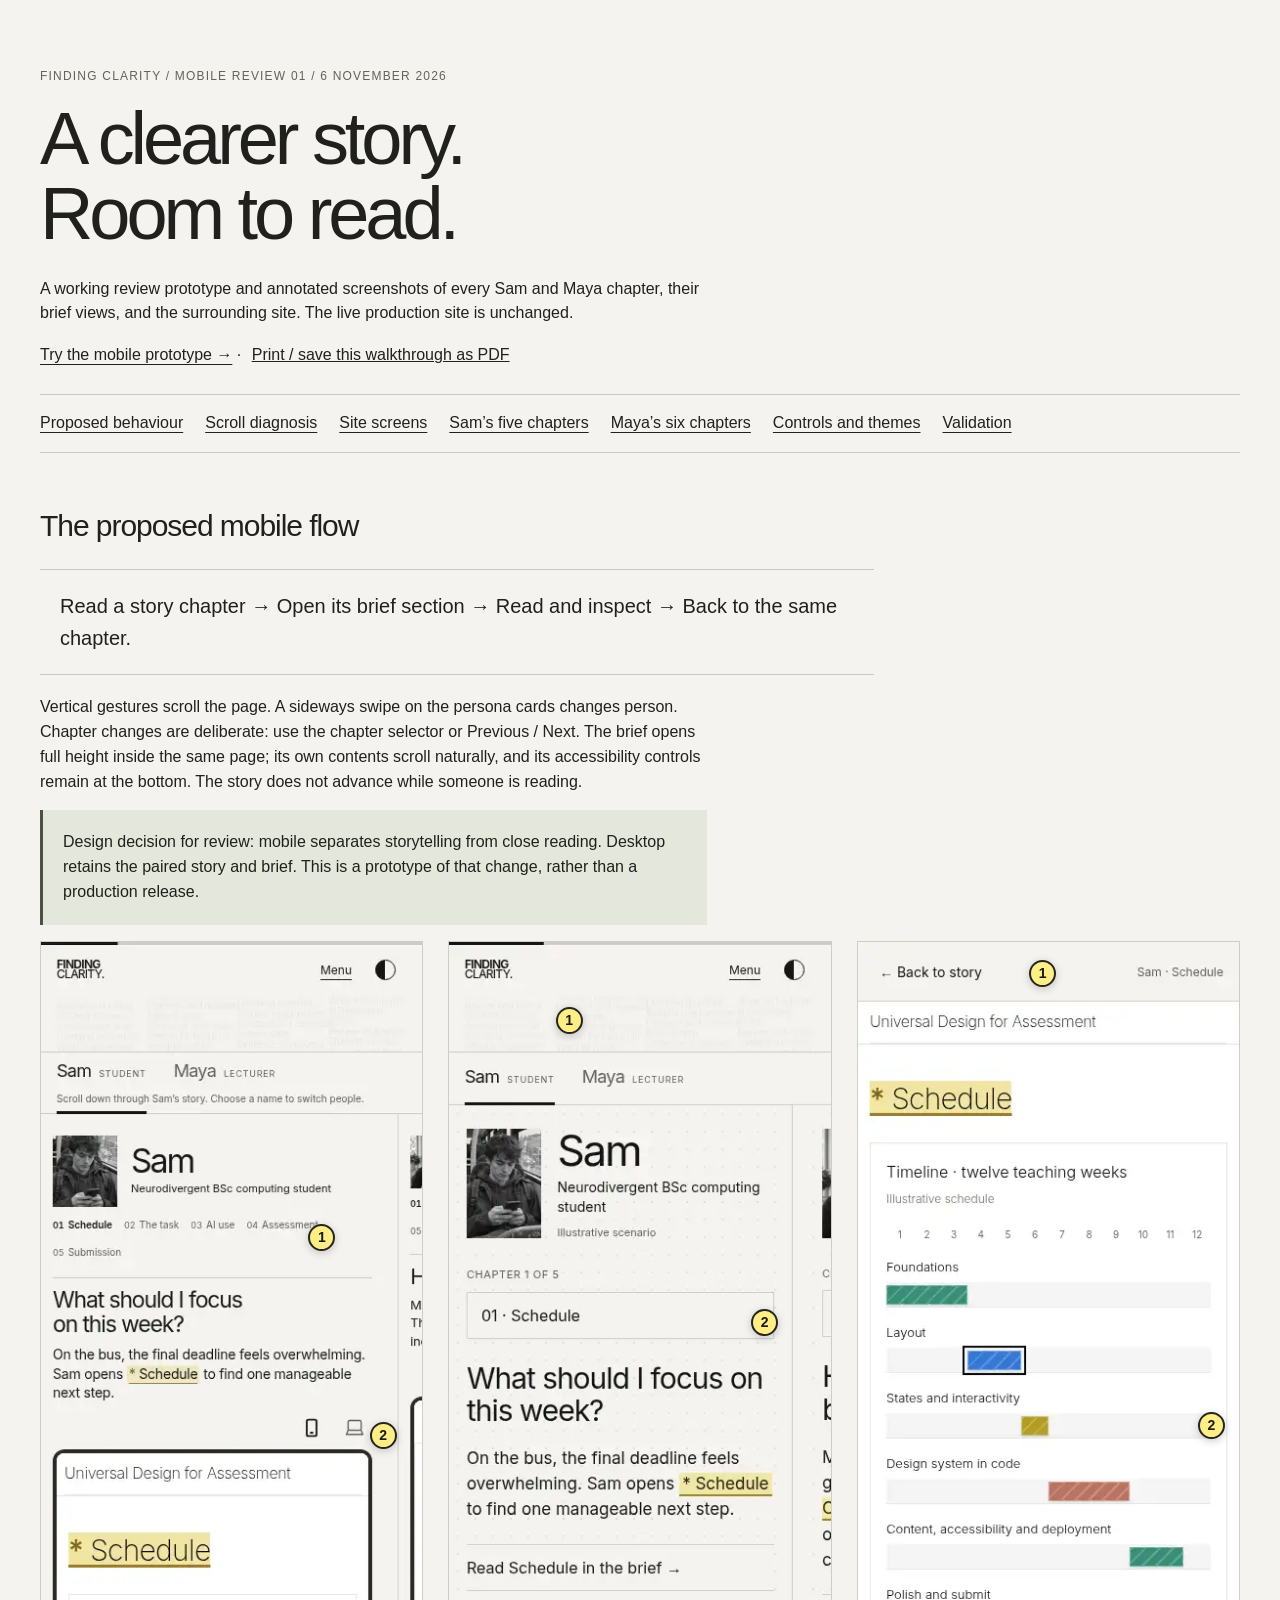
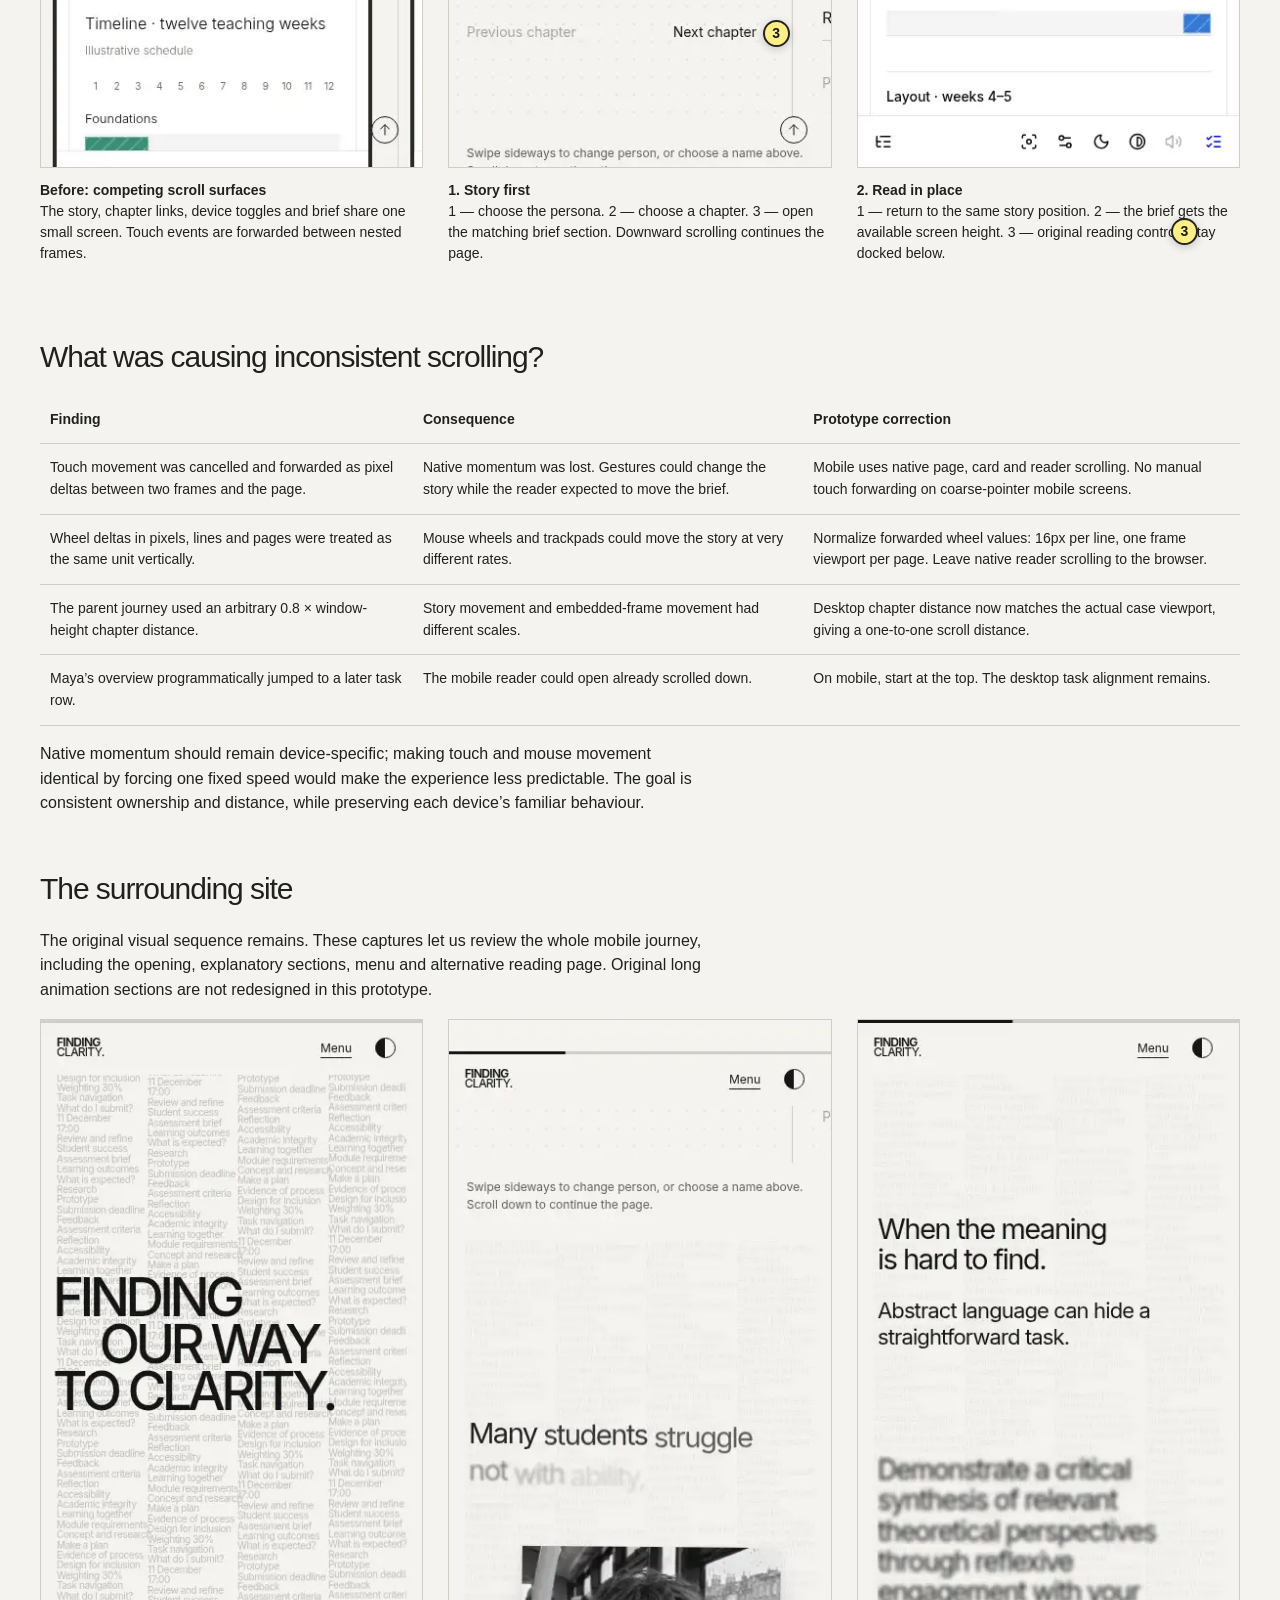
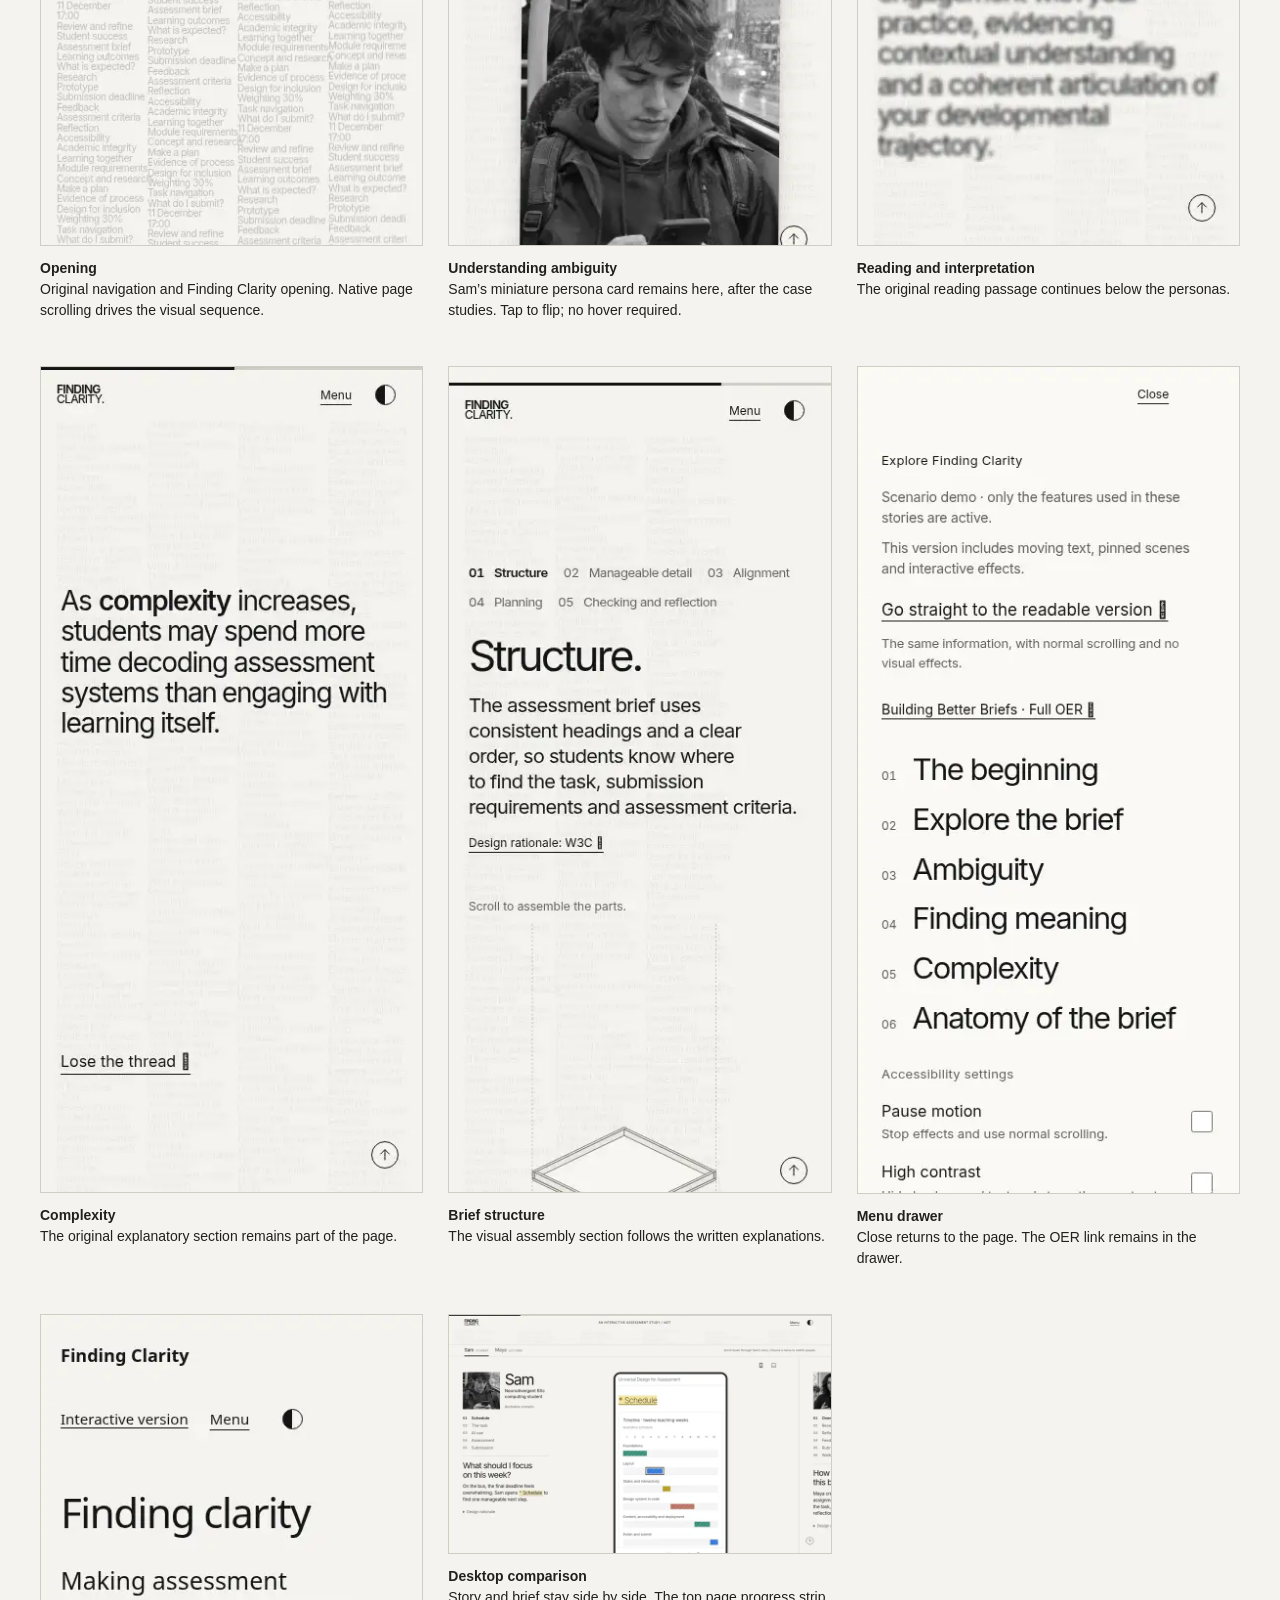
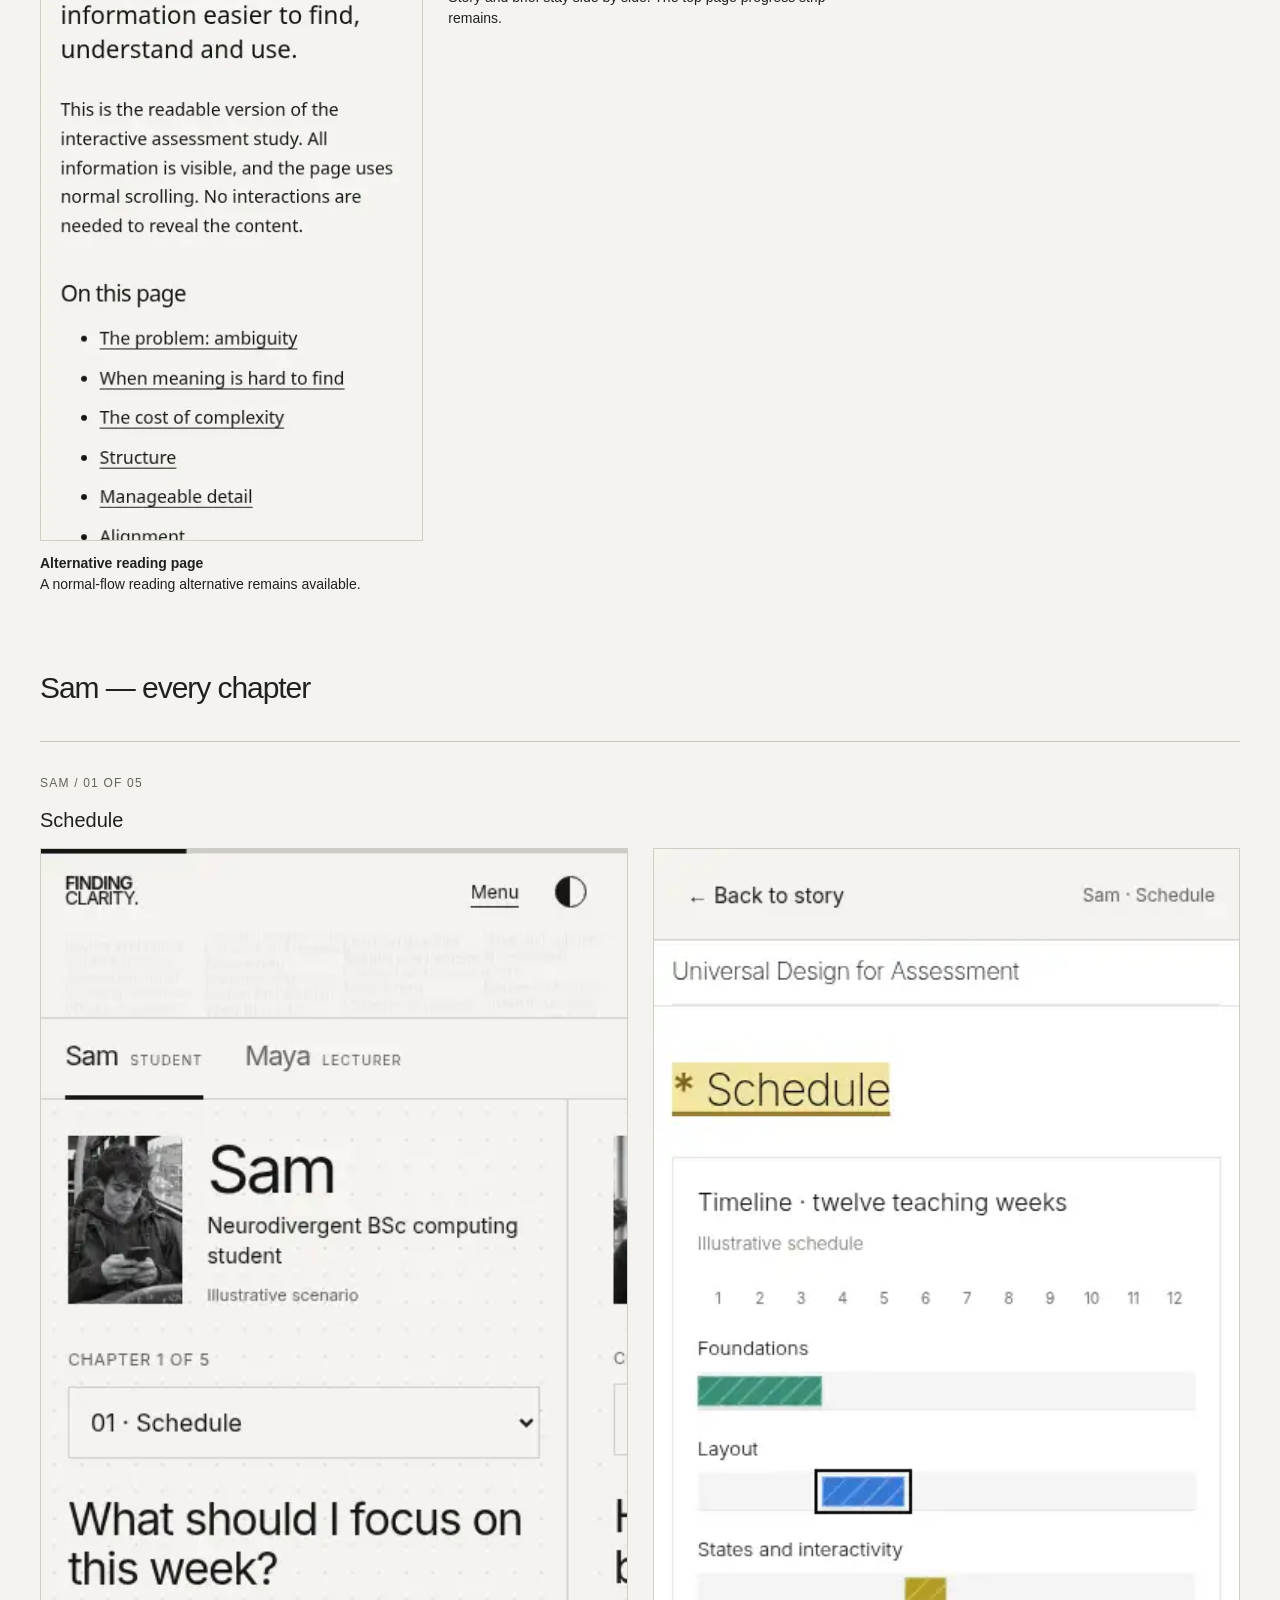
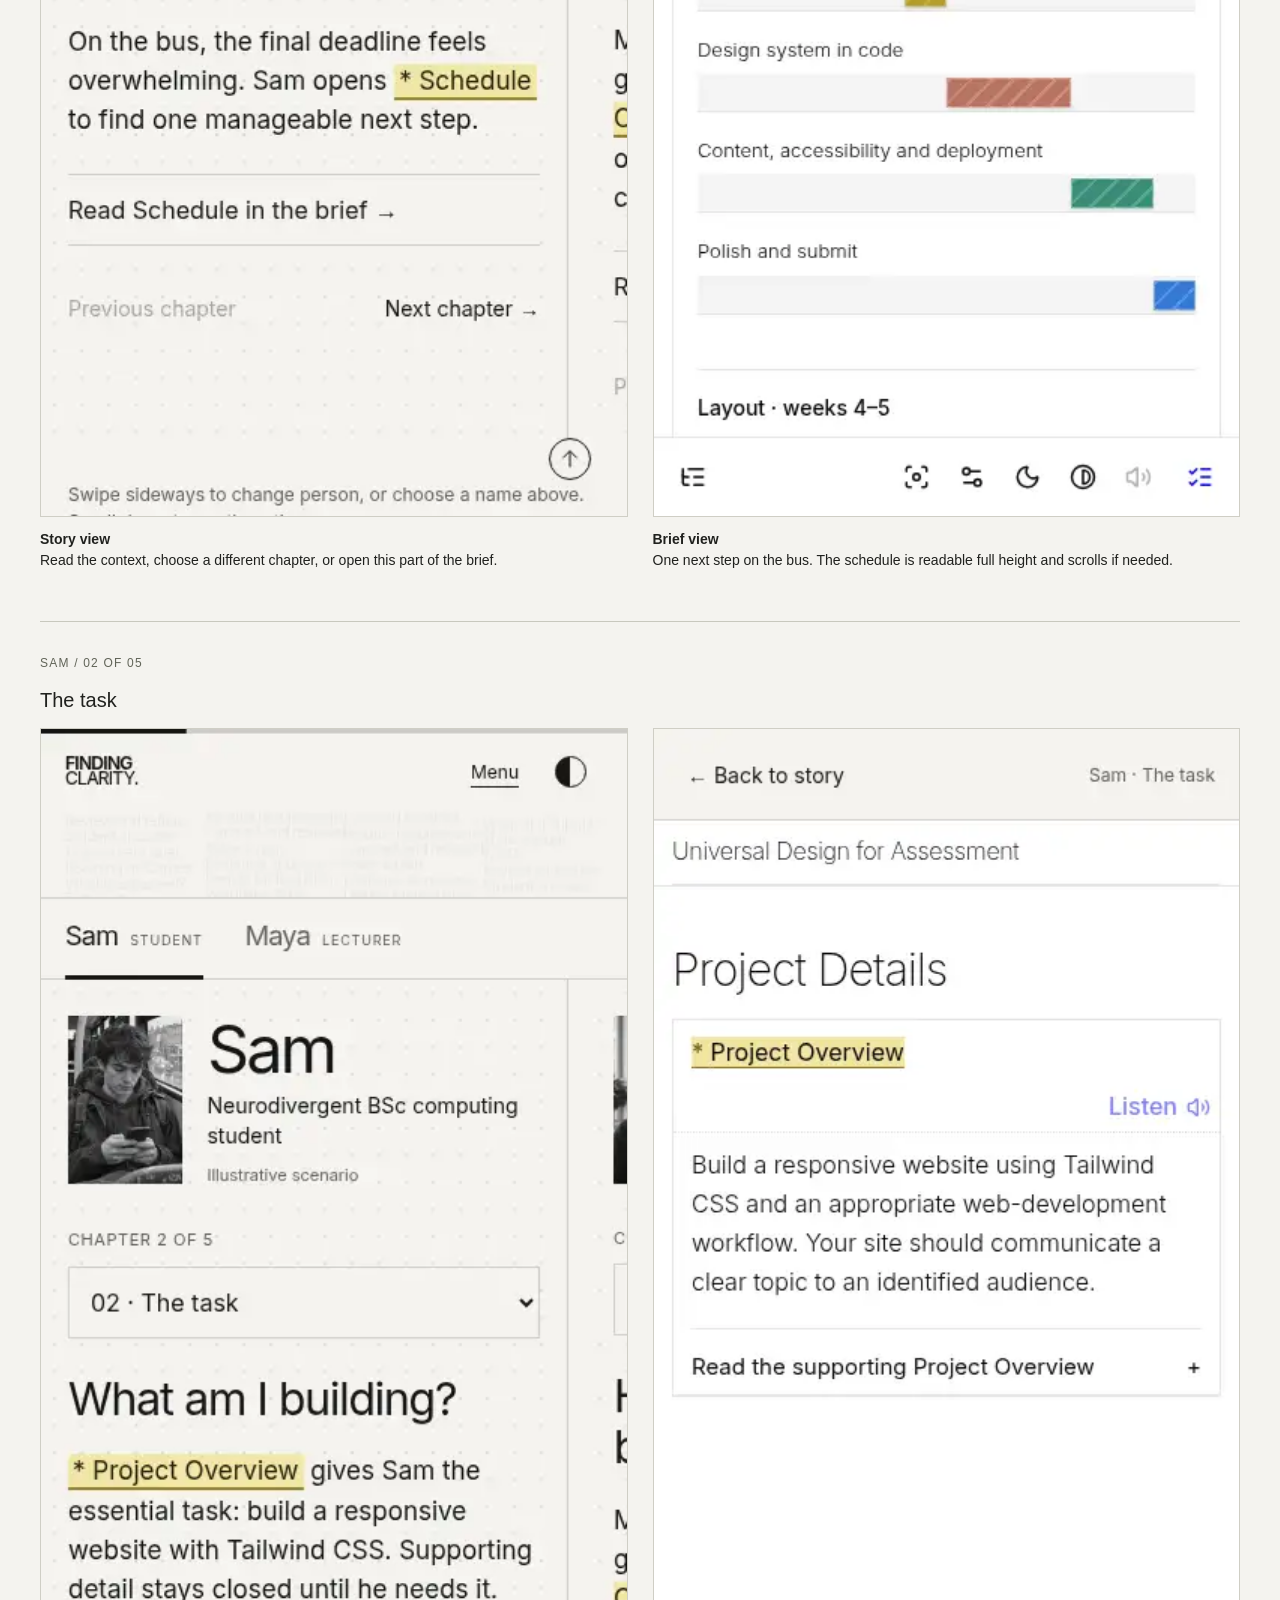
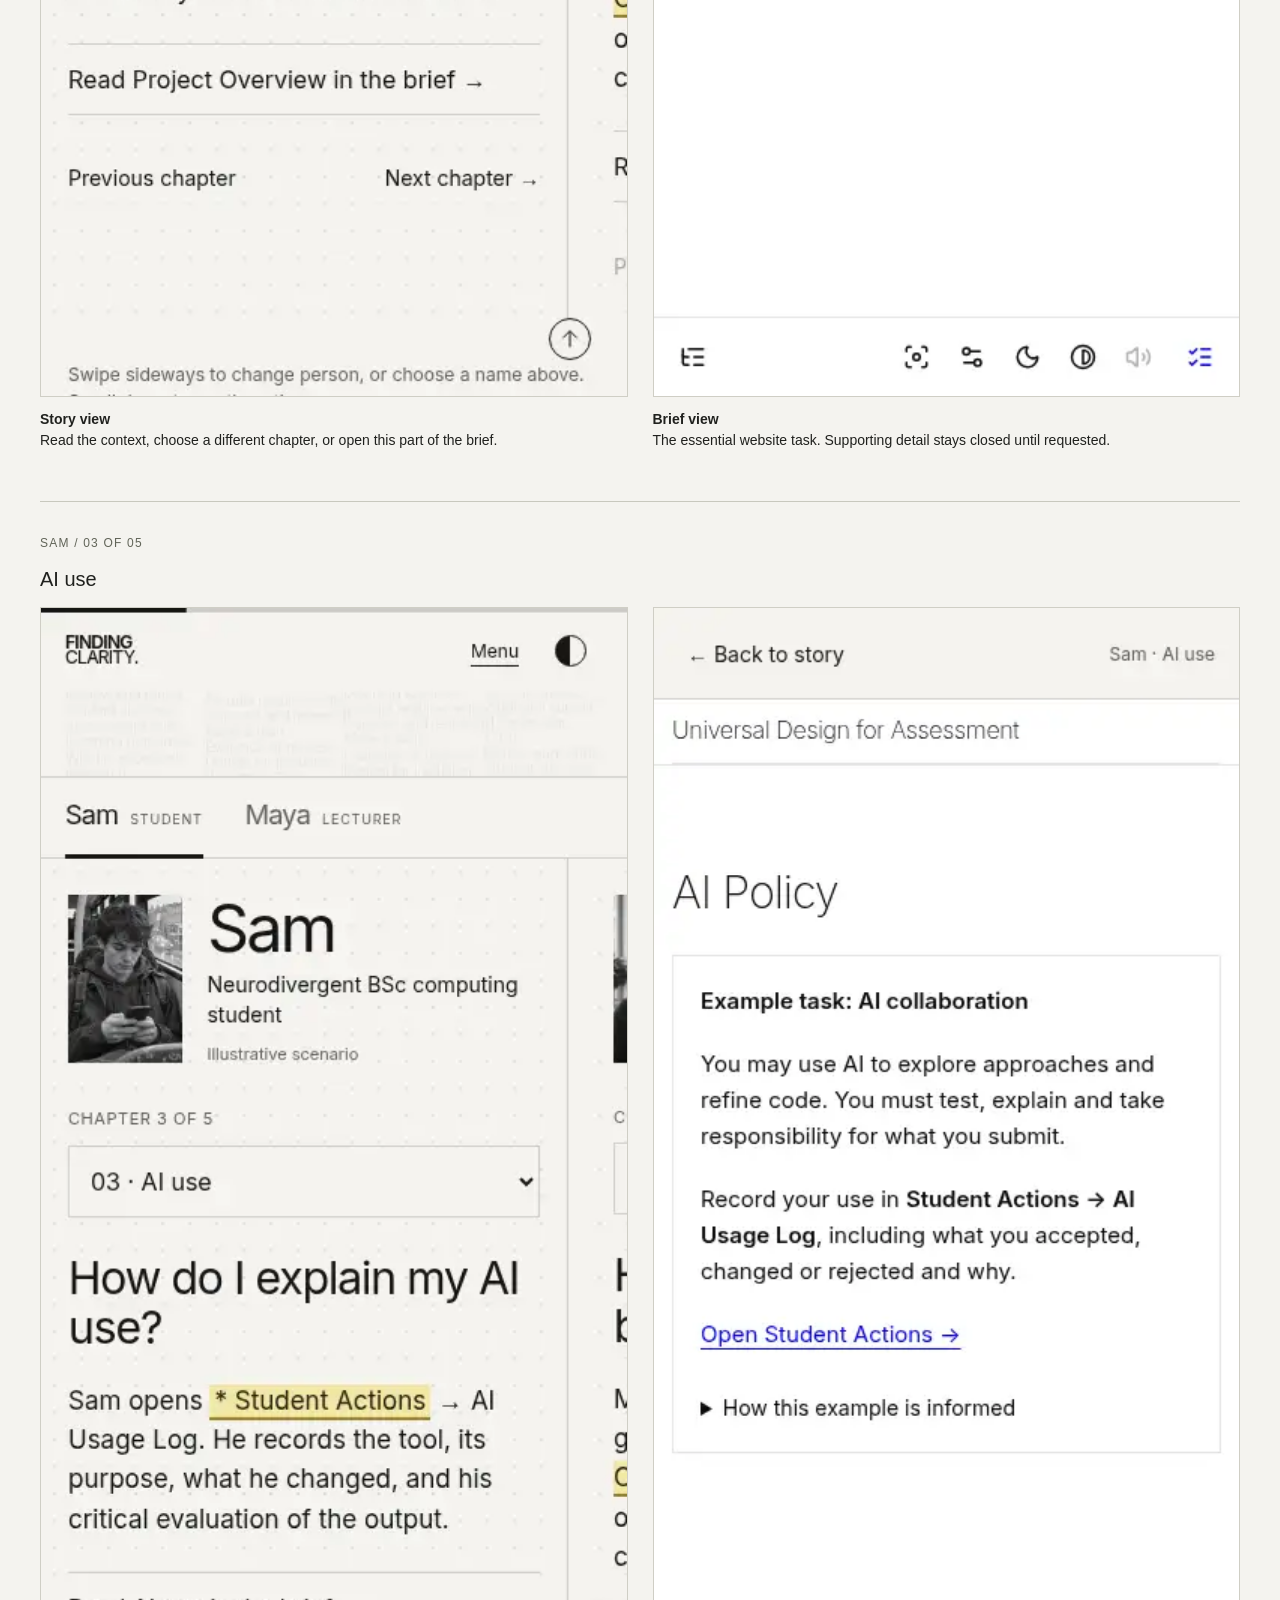
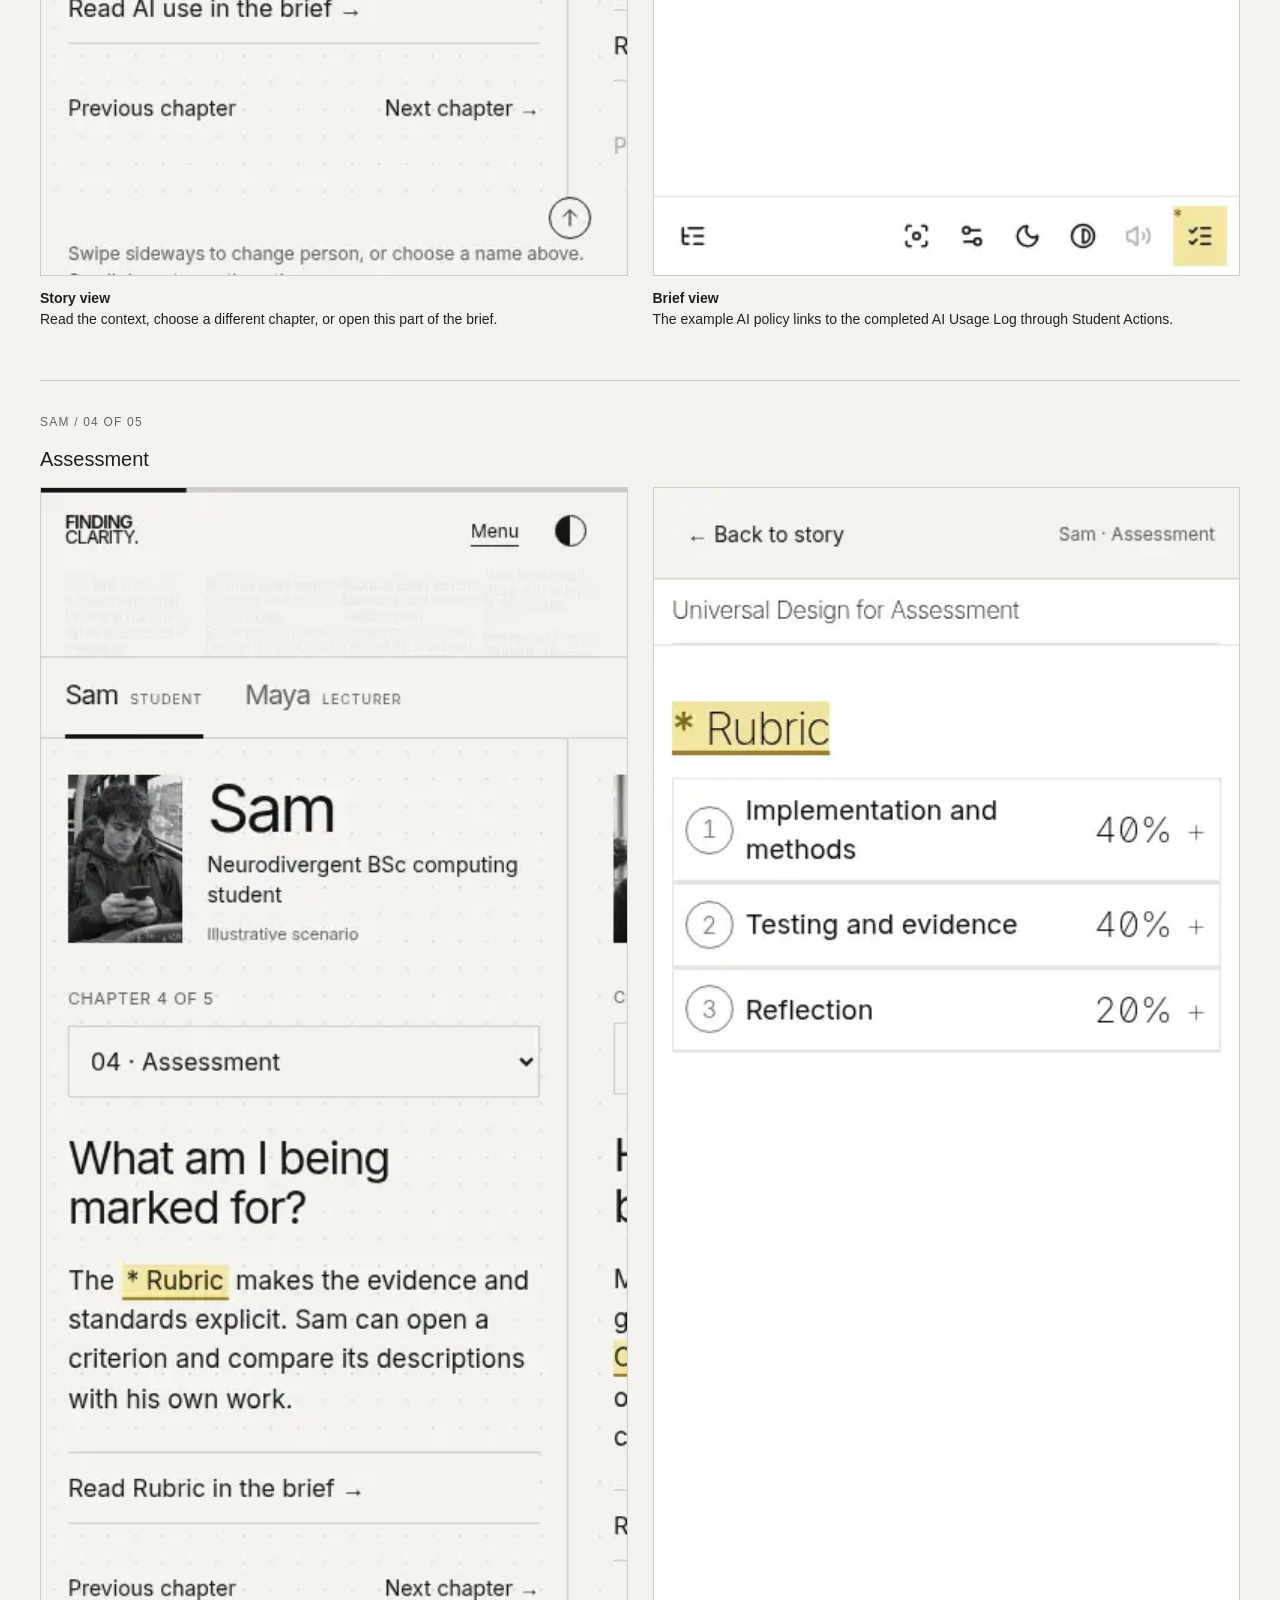
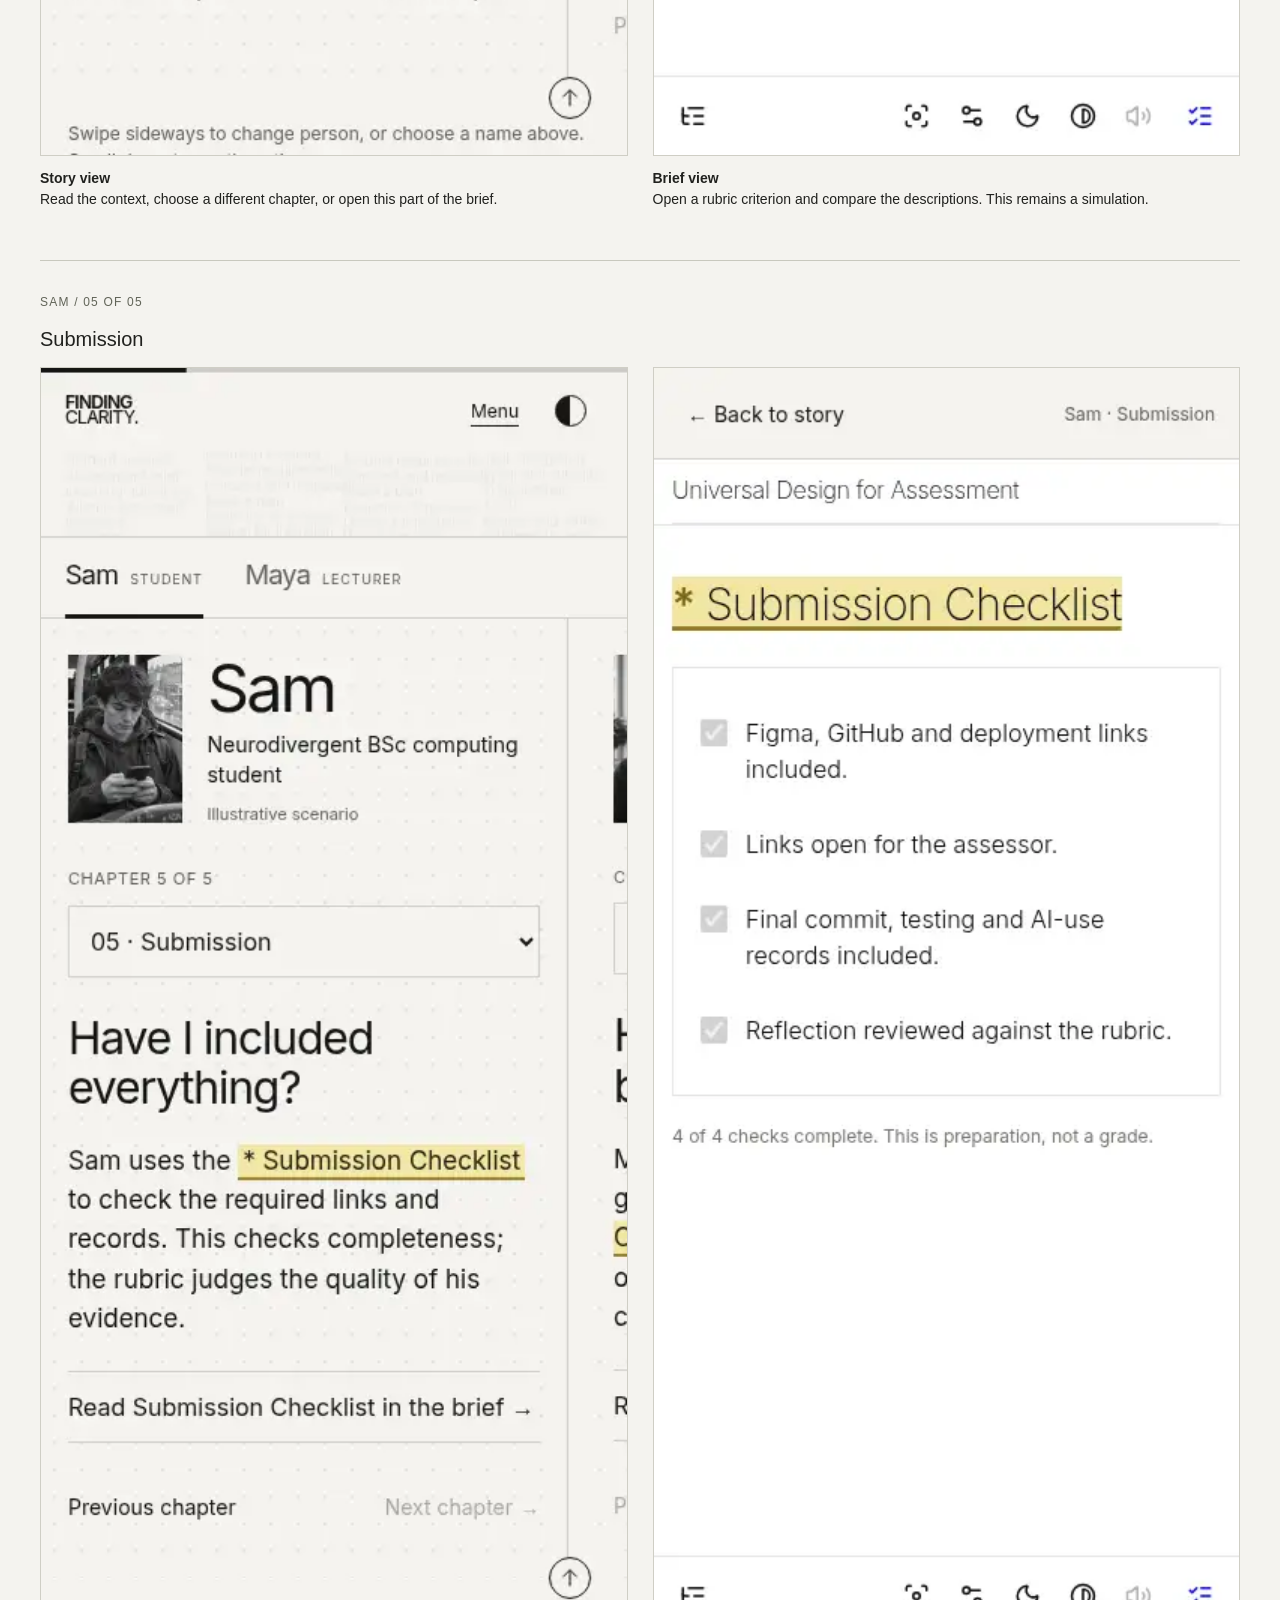
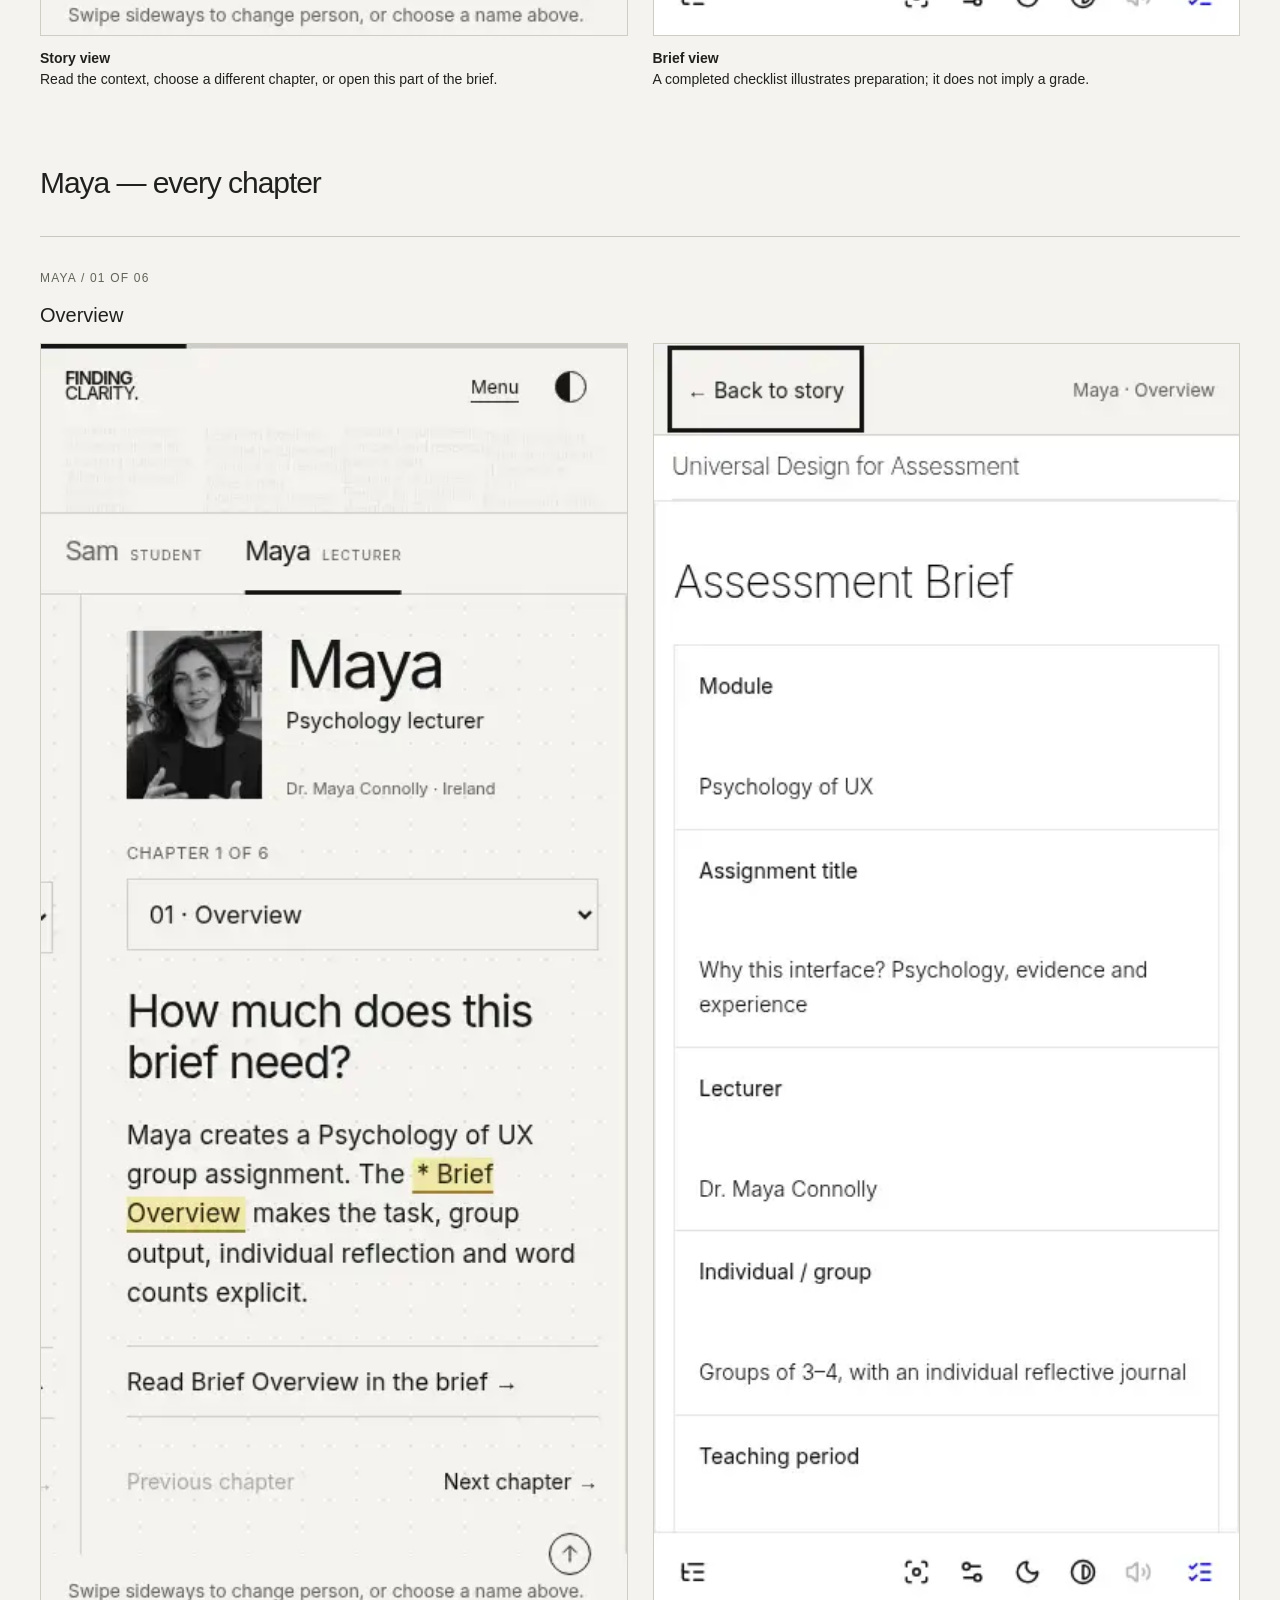
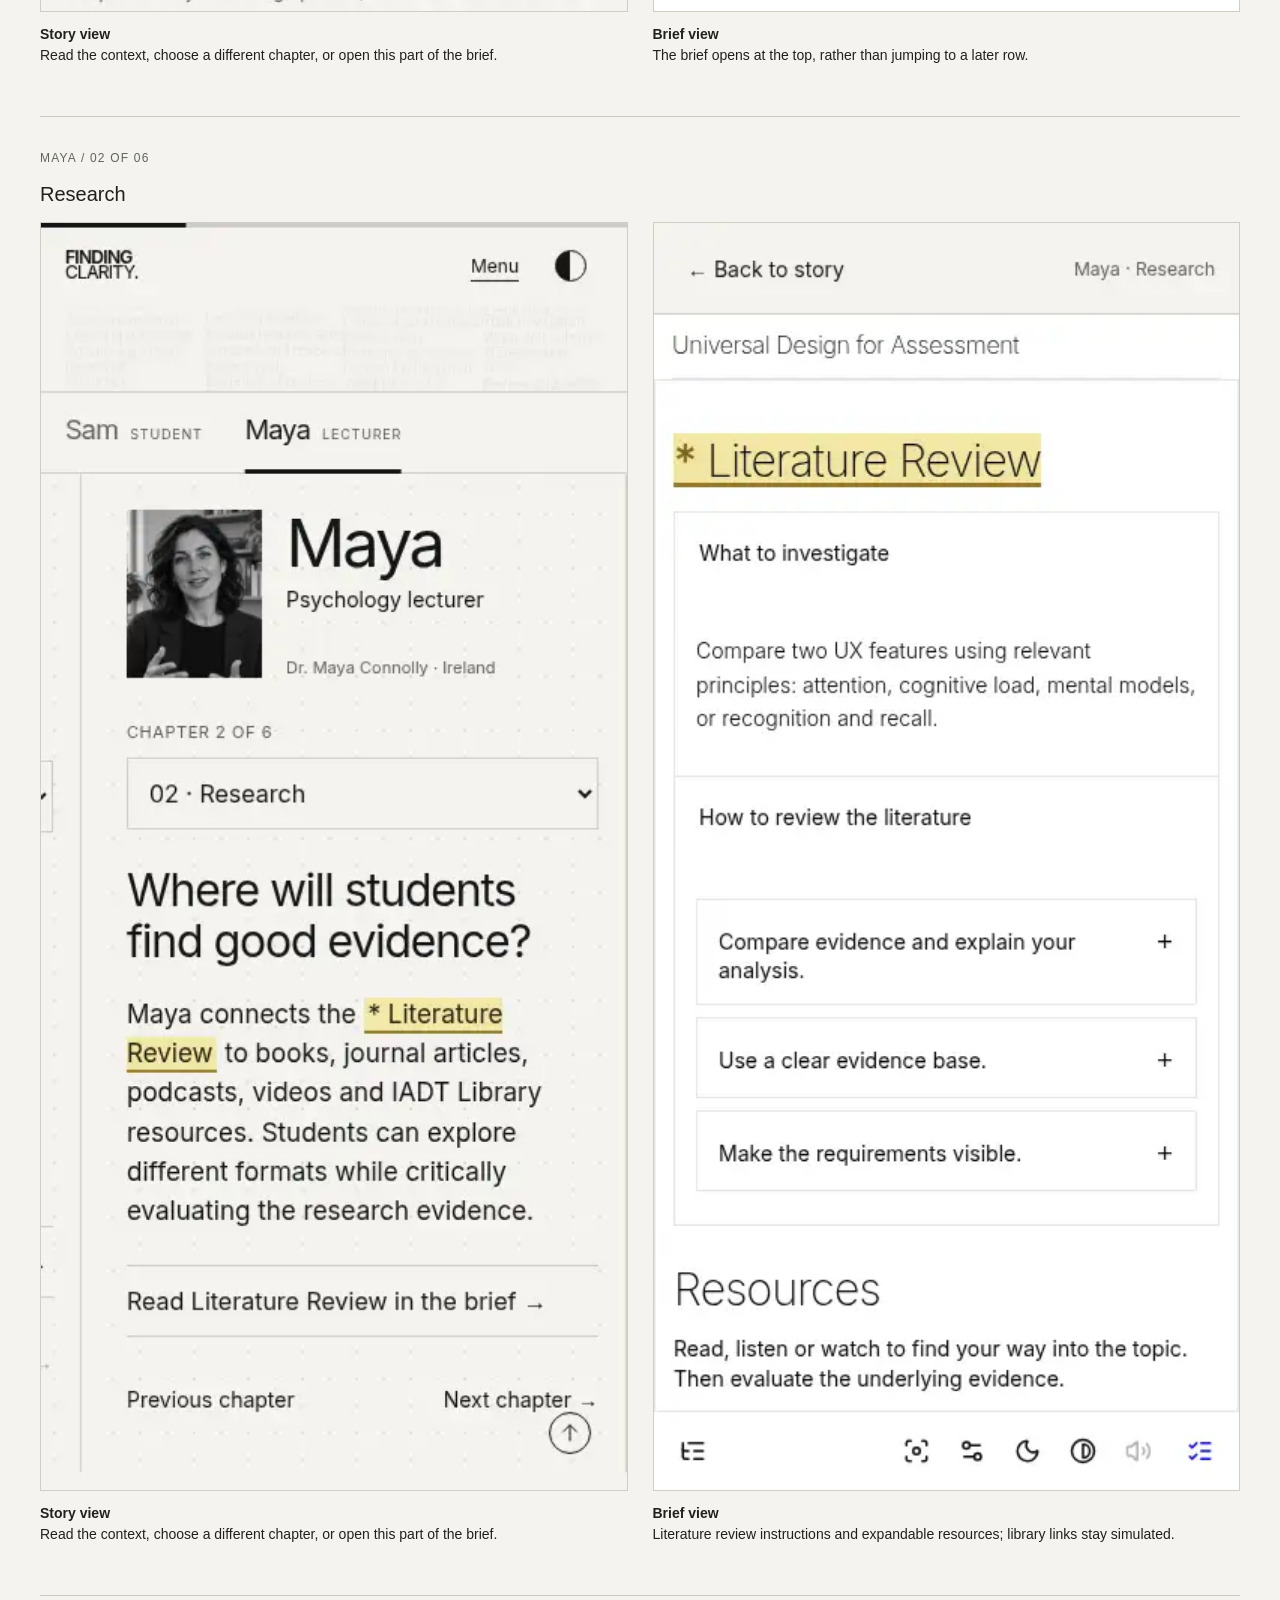
==== review/index.html @ df4db0a7 "Prototype native mobile story and brief reading flow with annotated review" ====
<!doctype html><html lang="en"><meta charset="utf-8"><meta name="viewport" content="width=device-width,initial-scale=1"><title>Finding Clarity — mobile review</title><style>*{box-sizing:border-box}body{margin:0;background:#f4f3ef;color:#20211e;font:16px/1.55 Arial,sans-serif}main{max-width:1260px;margin:auto;padding:55px 30px}h1{font-size:clamp(40px,6vw,74px);font-weight:400;line-height:1.02;letter-spacing:-.055em;margin:15px 0 25px}h2{font-size:30px;font-weight:400;letter-spacing:-.035em;margin:50px 0 15px}h3{font-size:20px;font-weight:400;margin:0 0 12px}a{color:inherit;text-underline-offset:4px}p{max-width:75ch}nav{display:flex;flex-wrap:wrap;gap:10px 22px;border-block:1px solid #c8c8be;padding:16px 0;margin:25px 0}.note{padding:20px;background:#e4e7dc;border-left:3px solid #49533f}.screen-grid{display:grid;grid-template-columns:repeat(3,minmax(0,1fr));gap:25px;align-items:start}.screen-grid.pair{grid-template-columns:repeat(2,minmax(0,1fr))}.screen{margin:0;position:relative}.screen img{display:block;width:100%;height:auto;border:1px solid #cfcec5}.screen figcaption{font-size:14px;line-height:1.5;padding:12px 0 20px}.screen figcaption b{display:block}.pin{position:absolute;top:var(--y);left:var(--x);width:27px;height:27px;border-radius:50%;background:#ffee85;color:#171812;border:2px solid #24251e;text-align:center;font-size:14px;font-weight:bold;line-height:23px;box-shadow:0 2px 8px #0003}.chapter{padding-top:20px;margin-top:30px;border-top:1px solid #c8c8be}.flow{padding:20px;border-block:1px solid #c8c8be;font-size:20px;line-height:1.6}.status{font-size:12px;letter-spacing:.1em;text-transform:uppercase;color:#616458}table{width:100%;border-collapse:collapse;font-size:14px}th,td{text-align:left;padding:13px 10px;border-bottom:1px solid #cecec4;vertical-align:top}th{font-weight:600}details{margin:20px 0}summary{cursor:pointer}@media(max-width:700px){main{padding:30px 18px}.screen-grid{grid-template-columns:1fr 1fr;gap:15px}.screen-grid.pair{gap:15px}.screen figcaption{font-size:12px}}@media print{body{background:white}main{padding:0}nav,.preview{display:none}.chapter{break-before:page}.screen-grid{grid-template-columns:repeat(3,1fr)}h2{margin-top:20px}figure{break-inside:avoid}.chapter .screen-grid{grid-template-columns:1fr 1fr}.chapter img{max-height:600px;width:auto;max-width:100%}@page{size:A4;margin:15mm}}</style><main><p class="status">Finding Clarity / Mobile review 01 / 6 November 2026</p><h1>A clearer story.<br>Room to read.</h1><p>A working review prototype and annotated screenshots of every Sam and Maya chapter, their brief views, and the surrounding site. The live production site is unchanged.</p><p class="preview"><a href="../index.html#tool">Try the mobile prototype →</a> · <button type="button" onclick="window.print()" style="font:inherit;color:inherit;background:none;border:0;text-decoration:underline;cursor:pointer">Print / save this walkthrough as PDF</button></p><nav><a href="#proposal">Proposed behaviour</a><a href="#diagnosis">Scroll diagnosis</a><a href="#site">Site screens</a><a href="#sam">Sam’s five chapters</a><a href="#maya">Maya’s six chapters</a><a href="#controls">Controls and themes</a><a href="#validation">Validation</a></nav><section id="proposal"><h2>The proposed mobile flow</h2><p class="flow">Read a story chapter → Open its brief section → Read and inspect → Back to the same chapter.</p><p>Vertical gestures scroll the page. A sideways swipe on the persona cards changes person. Chapter changes are deliberate: use the chapter selector or Previous / Next. The brief opens full height inside the same page; its own contents scroll naturally, and its accessibility controls remain at the bottom. The story does not advance while someone is reading.</p><p class="note">Design decision for review: mobile separates storytelling from close reading. Desktop retains the paired story and brief. This is a prototype of that change, rather than a production release.</p><div class="screen-grid"><figure class="screen"><img loading="lazy" src="before.webp" alt="Before: competing scroll surfaces"><span class="pin" style="--x:70%;--y:30%">1</span><span class="pin" style="--x:86%;--y:51%">2</span><figcaption><b>Before: competing scroll surfaces</b>The story, chapter links, device toggles and brief share one small screen. Touch events are forwarded between nested frames.</figcaption></figure><figure class="screen"><img loading="lazy" src="sam-1-story.webp" alt="1. Story first"><span class="pin" style="--x:28%;--y:7%">1</span><span class="pin" style="--x:79%;--y:39%">2</span><span class="pin" style="--x:82%;--y:72%">3</span><figcaption><b>1. Story first</b>1 — choose the persona. 2 — choose a chapter. 3 — open the matching brief section. Downward scrolling continues the page.</figcaption></figure><figure class="screen"><img loading="lazy" src="sam-1-reader.webp" alt="2. Read in place"><span class="pin" style="--x:45%;--y:2%">1</span><span class="pin" style="--x:89%;--y:50%">2</span><span class="pin" style="--x:82%;--y:93%">3</span><figcaption><b>2. Read in place</b>1 — return to the same story position. 2 — the brief gets the available screen height. 3 — original reading controls stay docked below.</figcaption></figure></div></section><section id="diagnosis"><h2>What was causing inconsistent scrolling?</h2><table><thead><tr><th>Finding</th><th>Consequence</th><th>Prototype correction</th></tr></thead><tbody><tr><td>Touch movement was cancelled and forwarded as pixel deltas between two frames and the page.</td><td>Native momentum was lost. Gestures could change the story while the reader expected to move the brief.</td><td>Mobile uses native page, card and reader scrolling. No manual touch forwarding on coarse-pointer mobile screens.</td></tr><tr><td>Wheel deltas in pixels, lines and pages were treated as the same unit vertically.</td><td>Mouse wheels and trackpads could move the story at very different rates.</td><td>Normalize forwarded wheel values: 16px per line, one frame viewport per page. Leave native reader scrolling to the browser.</td></tr><tr><td>The parent journey used an arbitrary 0.8 × window-height chapter distance.</td><td>Story movement and embedded-frame movement had different scales.</td><td>Desktop chapter distance now matches the actual case viewport, giving a one-to-one scroll distance.</td></tr><tr><td>Maya’s overview programmatically jumped to a later task row.</td><td>The mobile reader could open already scrolled down.</td><td>On mobile, start at the top. The desktop task alignment remains.</td></tr></tbody></table><p>Native momentum should remain device-specific; making touch and mouse movement identical by forcing one fixed speed would make the experience less predictable. The goal is consistent ownership and distance, while preserving each device’s familiar behaviour.</p></section><section id="site"><h2>The surrounding site</h2><p>The original visual sequence remains. These captures let us review the whole mobile journey, including the opening, explanatory sections, menu and alternative reading page. Original long animation sections are not redesigned in this prototype.</p><div class="screen-grid"><figure class="screen"><img loading="lazy" src="opening.webp" alt="Opening"><figcaption><b>Opening</b>Original navigation and Finding Clarity opening. Native page scrolling drives the visual sequence.</figcaption></figure><figure class="screen"><img loading="lazy" src="ambiguity.webp" alt="Understanding ambiguity"><figcaption><b>Understanding ambiguity</b>Sam’s miniature persona card remains here, after the case studies. Tap to flip; no hover required.</figcaption></figure><figure class="screen"><img loading="lazy" src="reading.webp" alt="Reading and interpretation"><figcaption><b>Reading and interpretation</b>The original reading passage continues below the personas.</figcaption></figure><figure class="screen"><img loading="lazy" src="complexity.webp" alt="Complexity"><figcaption><b>Complexity</b>The original explanatory section remains part of the page.</figcaption></figure><figure class="screen"><img loading="lazy" src="anatomy.webp" alt="Brief structure"><figcaption><b>Brief structure</b>The visual assembly section follows the written explanations.</figcaption></figure><figure class="screen"><img loading="lazy" src="menu.webp" alt="Menu drawer"><figcaption><b>Menu drawer</b>Close returns to the page. The OER link remains in the drawer.</figcaption></figure><figure class="screen"><img loading="lazy" src="readable.webp" alt="Alternative reading page"><figcaption><b>Alternative reading page</b>A normal-flow reading alternative remains available.</figcaption></figure><figure class="screen"><img loading="lazy" src="desktop.webp" alt="Desktop comparison"><figcaption><b>Desktop comparison</b>Story and brief stay side by side. The top page progress strip remains.</figcaption></figure></div></section><section id="sam"><h2>Sam — every chapter</h2><div class="chapter"><p class="status">Sam / 01 of 05</p><h3>Schedule</h3><div class="screen-grid pair"><figure class="screen"><img loading="lazy" src="sam-1-story.webp" alt="Story view"><figcaption><b>Story view</b>Read the context, choose a different chapter, or open this part of the brief.</figcaption></figure><figure class="screen"><img loading="lazy" src="sam-1-reader.webp" alt="Brief view"><figcaption><b>Brief view</b>One next step on the bus. The schedule is readable full height and scrolls if needed.</figcaption></figure></div></div><div class="chapter"><p class="status">Sam / 02 of 05</p><h3>The task</h3><div class="screen-grid pair"><figure class="screen"><img loading="lazy" src="sam-2-story.webp" alt="Story view"><figcaption><b>Story view</b>Read the context, choose a different chapter, or open this part of the brief.</figcaption></figure><figure class="screen"><img loading="lazy" src="sam-2-reader.webp" alt="Brief view"><figcaption><b>Brief view</b>The essential website task. Supporting detail stays closed until requested.</figcaption></figure></div></div><div class="chapter"><p class="status">Sam / 03 of 05</p><h3>AI use</h3><div class="screen-grid pair"><figure class="screen"><img loading="lazy" src="sam-3-story.webp" alt="Story view"><figcaption><b>Story view</b>Read the context, choose a different chapter, or open this part of the brief.</figcaption></figure><figure class="screen"><img loading="lazy" src="sam-3-reader.webp" alt="Brief view"><figcaption><b>Brief view</b>The example AI policy links to the completed AI Usage Log through Student Actions.</figcaption></figure></div></div><div class="chapter"><p class="status">Sam / 04 of 05</p><h3>Assessment</h3><div class="screen-grid pair"><figure class="screen"><img loading="lazy" src="sam-4-story.webp" alt="Story view"><figcaption><b>Story view</b>Read the context, choose a different chapter, or open this part of the brief.</figcaption></figure><figure class="screen"><img loading="lazy" src="sam-4-reader.webp" alt="Brief view"><figcaption><b>Brief view</b>Open a rubric criterion and compare the descriptions. This remains a simulation.</figcaption></figure></div></div><div class="chapter"><p class="status">Sam / 05 of 05</p><h3>Submission</h3><div class="screen-grid pair"><figure class="screen"><img loading="lazy" src="sam-5-story.webp" alt="Story view"><figcaption><b>Story view</b>Read the context, choose a different chapter, or open this part of the brief.</figcaption></figure><figure class="screen"><img loading="lazy" src="sam-5-reader.webp" alt="Brief view"><figcaption><b>Brief view</b>A completed checklist illustrates preparation; it does not imply a grade.</figcaption></figure></div></div></section><section id="maya"><h2>Maya — every chapter</h2><div class="chapter"><p class="status">Maya / 01 of 06</p><h3>Overview</h3><div class="screen-grid pair"><figure class="screen"><img loading="lazy" src="maya-1-story.webp" alt="Story view"><figcaption><b>Story view</b>Read the context, choose a different chapter, or open this part of the brief.</figcaption></figure><figure class="screen"><img loading="lazy" src="maya-1-reader.webp" alt="Brief view"><figcaption><b>Brief view</b>The brief opens at the top, rather than jumping to a later row.</figcaption></figure></div></div><div class="chapter"><p class="status">Maya / 02 of 06</p><h3>Research</h3><div class="screen-grid pair"><figure class="screen"><img loading="lazy" src="maya-2-story.webp" alt="Story view"><figcaption><b>Story view</b>Read the context, choose a different chapter, or open this part of the brief.</figcaption></figure><figure class="screen"><img loading="lazy" src="maya-2-reader.webp" alt="Brief view"><figcaption><b>Brief view</b>Literature review instructions and expandable resources; library links stay simulated.</figcaption></figure></div></div><div class="chapter"><p class="status">Maya / 03 of 06</p><h3>Reflection</h3><div class="screen-grid pair"><figure class="screen"><img loading="lazy" src="maya-3-story.webp" alt="Story view"><figcaption><b>Story view</b>Read the context, choose a different chapter, or open this part of the brief.</figcaption></figure><figure class="screen"><img loading="lazy" src="maya-3-reader.webp" alt="Brief view"><figcaption><b>Brief view</b>Completed individual journals can be inspected with student and entry selectors.</figcaption></figure></div></div><div class="chapter"><p class="status">Maya / 04 of 06</p><h3>Feedback</h3><div class="screen-grid pair"><figure class="screen"><img loading="lazy" src="maya-4-story.webp" alt="Story view"><figcaption><b>Story view</b>Read the context, choose a different chapter, or open this part of the brief.</figcaption></figure><figure class="screen"><img loading="lazy" src="maya-4-reader.webp" alt="Brief view"><figcaption><b>Brief view</b>Completed formative feedback and a private teaching note. Long records use native reader scrolling.</figcaption></figure></div></div><div class="chapter"><p class="status">Maya / 05 of 06</p><h3>Rubric</h3><div class="screen-grid pair"><figure class="screen"><img loading="lazy" src="maya-5-story.webp" alt="Story view"><figcaption><b>Story view</b>Read the context, choose a different chapter, or open this part of the brief.</figcaption></figure><figure class="screen"><img loading="lazy" src="maya-5-reader.webp" alt="Brief view"><figcaption><b>Brief view</b>Criteria may address several learning outcomes. Individual evidence remains distinct from group work.</figcaption></figure></div></div><div class="chapter"><p class="status">Maya / 06 of 06</p><h3>Walkthrough</h3><div class="screen-grid pair"><figure class="screen"><img loading="lazy" src="maya-6-story.webp" alt="Story view"><figcaption><b>Story view</b>Read the context, choose a different chapter, or open this part of the brief.</figcaption></figure><figure class="screen"><img loading="lazy" src="maya-6-reader.webp" alt="Brief view"><figcaption><b>Brief view</b>A walkthrough screenshot can expand, with the written brief continuing below it. No video is recorded.</figcaption></figure></div></div></section><section id="controls"><h2>Controls and themes</h2><p>The original brief controls are retained. Audio and incidental demo actions stay disabled. Student Actions opens beside its trigger; on mobile it sits above the bottom toolbar. The master theme applies to the story and the reader.</p><div class="screen-grid"><figure class="screen"><img loading="lazy" src="contents.webp" alt="Contents"><figcaption><b>Contents</b>Search or choose a relevant scenario section. Returning updates the story chapter when supported.</figcaption></figure><figure class="screen"><img loading="lazy" src="display.webp" alt="Display options"><figcaption><b>Display options</b>Reading preferences stay within the brief.</figcaption></figure><figure class="screen"><img loading="lazy" src="actions.webp" alt="Student Actions"><figcaption><b>Student Actions</b>The menu belongs to the bottom toolbar, not a separate page.</figcaption></figure><figure class="screen"><img loading="lazy" src="ai-log.webp" alt="AI Usage Log"><figcaption><b>AI Usage Log</b>Completed example entries; visitors inspect rather than submit work.</figcaption></figure><figure class="screen"><img loading="lazy" src="dark-story.webp" alt="Dark story"><figcaption><b>Dark story</b>The dot field and typography inherit the dark palette.</figcaption></figure><figure class="screen"><img loading="lazy" src="dark-reader.webp" alt="Dark reader"><figcaption><b>Dark reader</b>The reader and surrounding sheet share the dark theme.</figcaption></figure><figure class="screen"><img loading="lazy" src="small-mobile.webp" alt="320px width"><figcaption><b>320px width</b>The portrait, chapter selector and copy reflow on a narrower screen.</figcaption></figure></div></section><section id="validation"><h2>What has been checked</h2><p>Chromium mobile touch emulation at 390 × 844, narrow layout at 320 × 740, orientation changes, and desktop at 1440 × 900. Every Sam and Maya chapter was opened and captured. Scrollable reader sections accepted touch movement; short sections needed no scroll. Native persona swiping, outer-page isolation while reading, return-position restoration, and no horizontal page overflow were checked.</p><p>Forwarded desktop wheel test: 16 pixel units → 16px; 1 line → 16px; 1 page → the case viewport height. No JavaScript errors were recorded in the chapter walkthrough.</p><p class="note">Still to validate together: the mobile story-to-reader transition, real iPhone Safari momentum and toolbar resizing, and real Android touch behaviour. Emulation cannot prove the feel of a physical device. Desktop’s remaining pinned visual sections are retained for comparison.</p></section><p class="status">Review prototype only · Production unchanged</p></main></html>
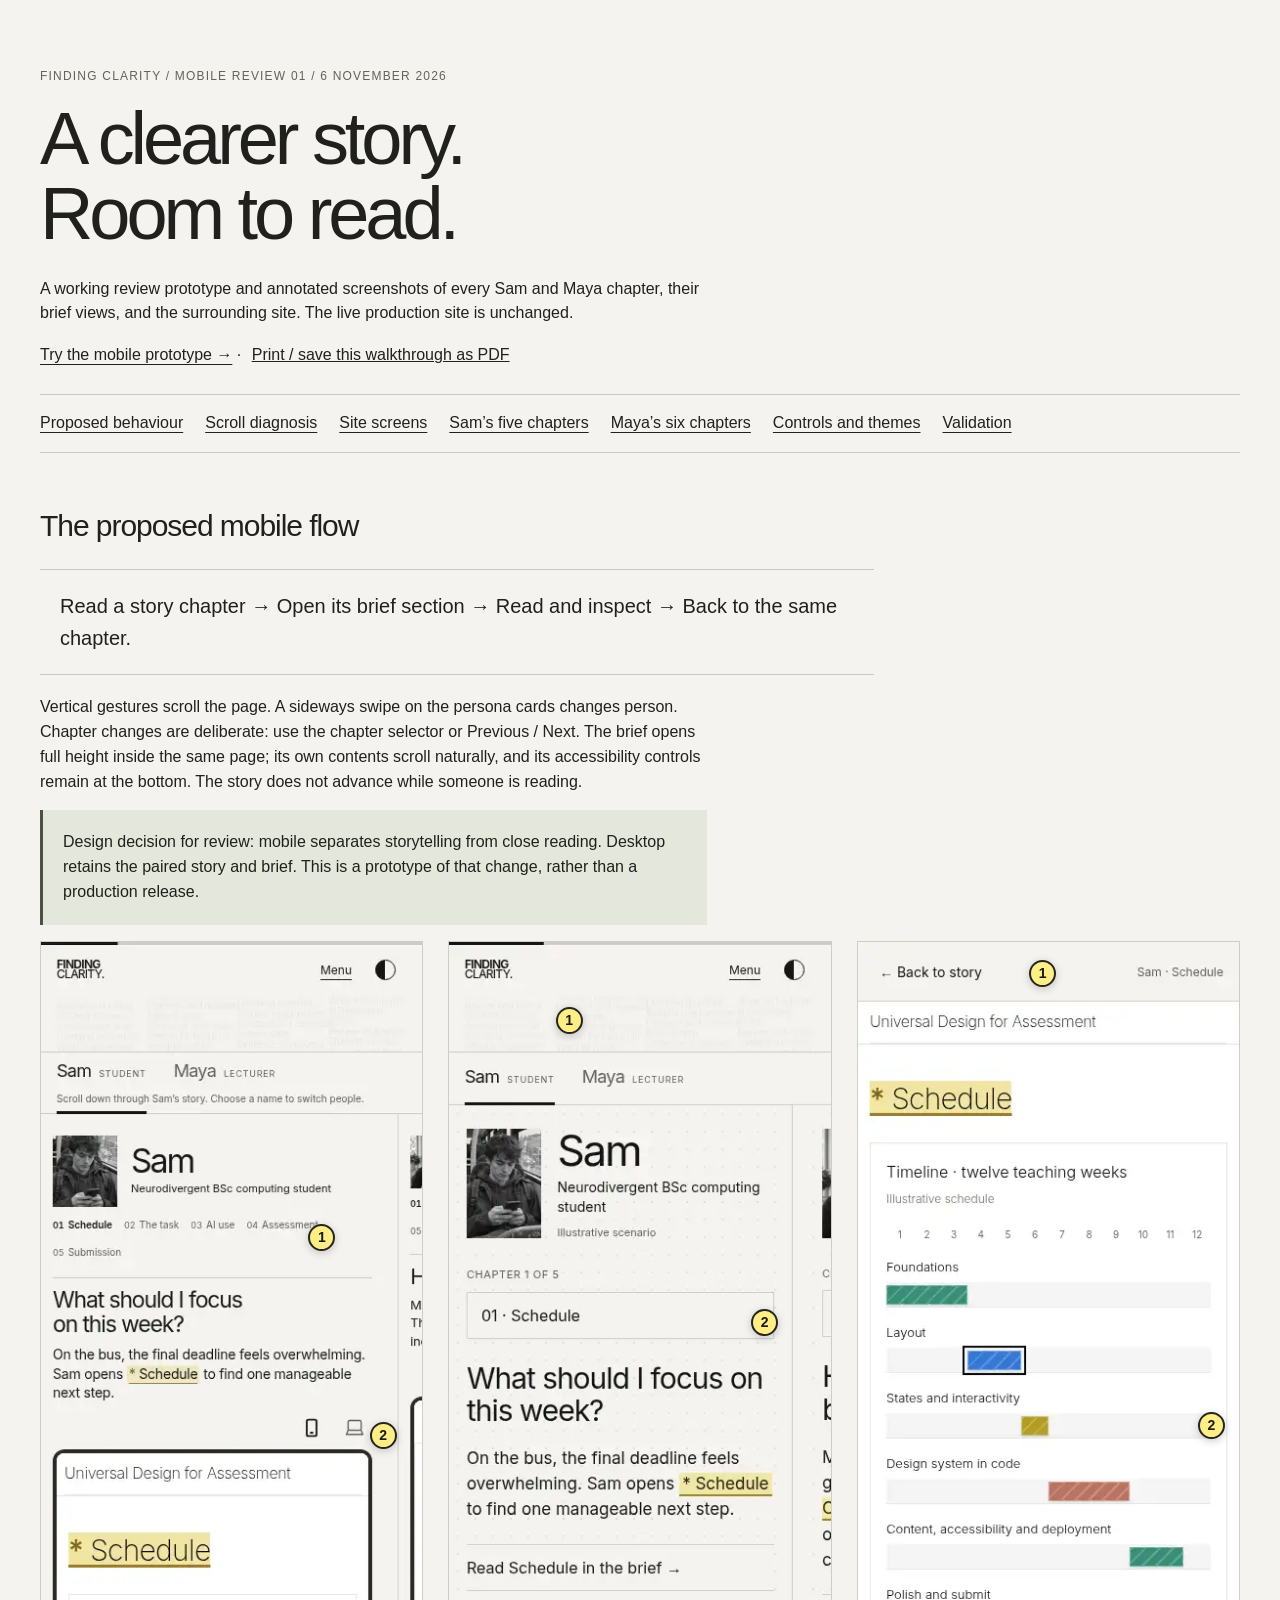
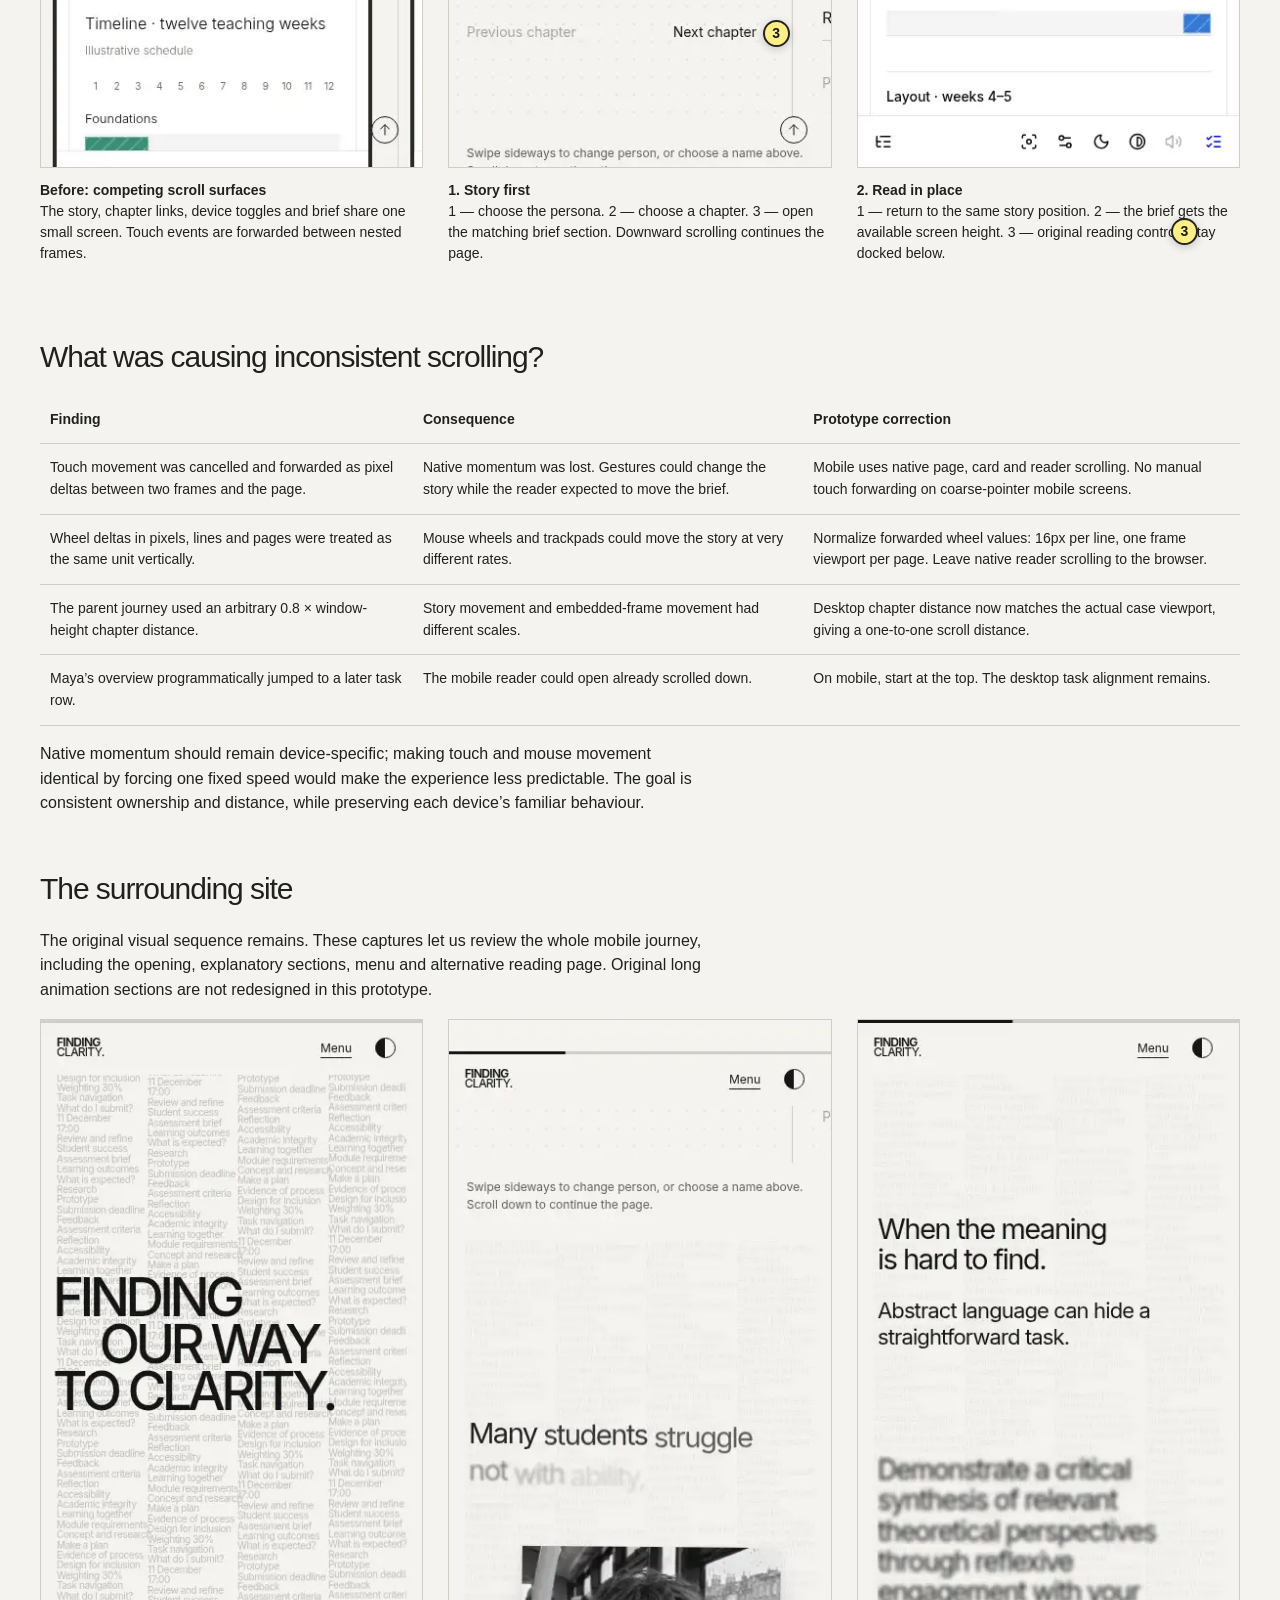
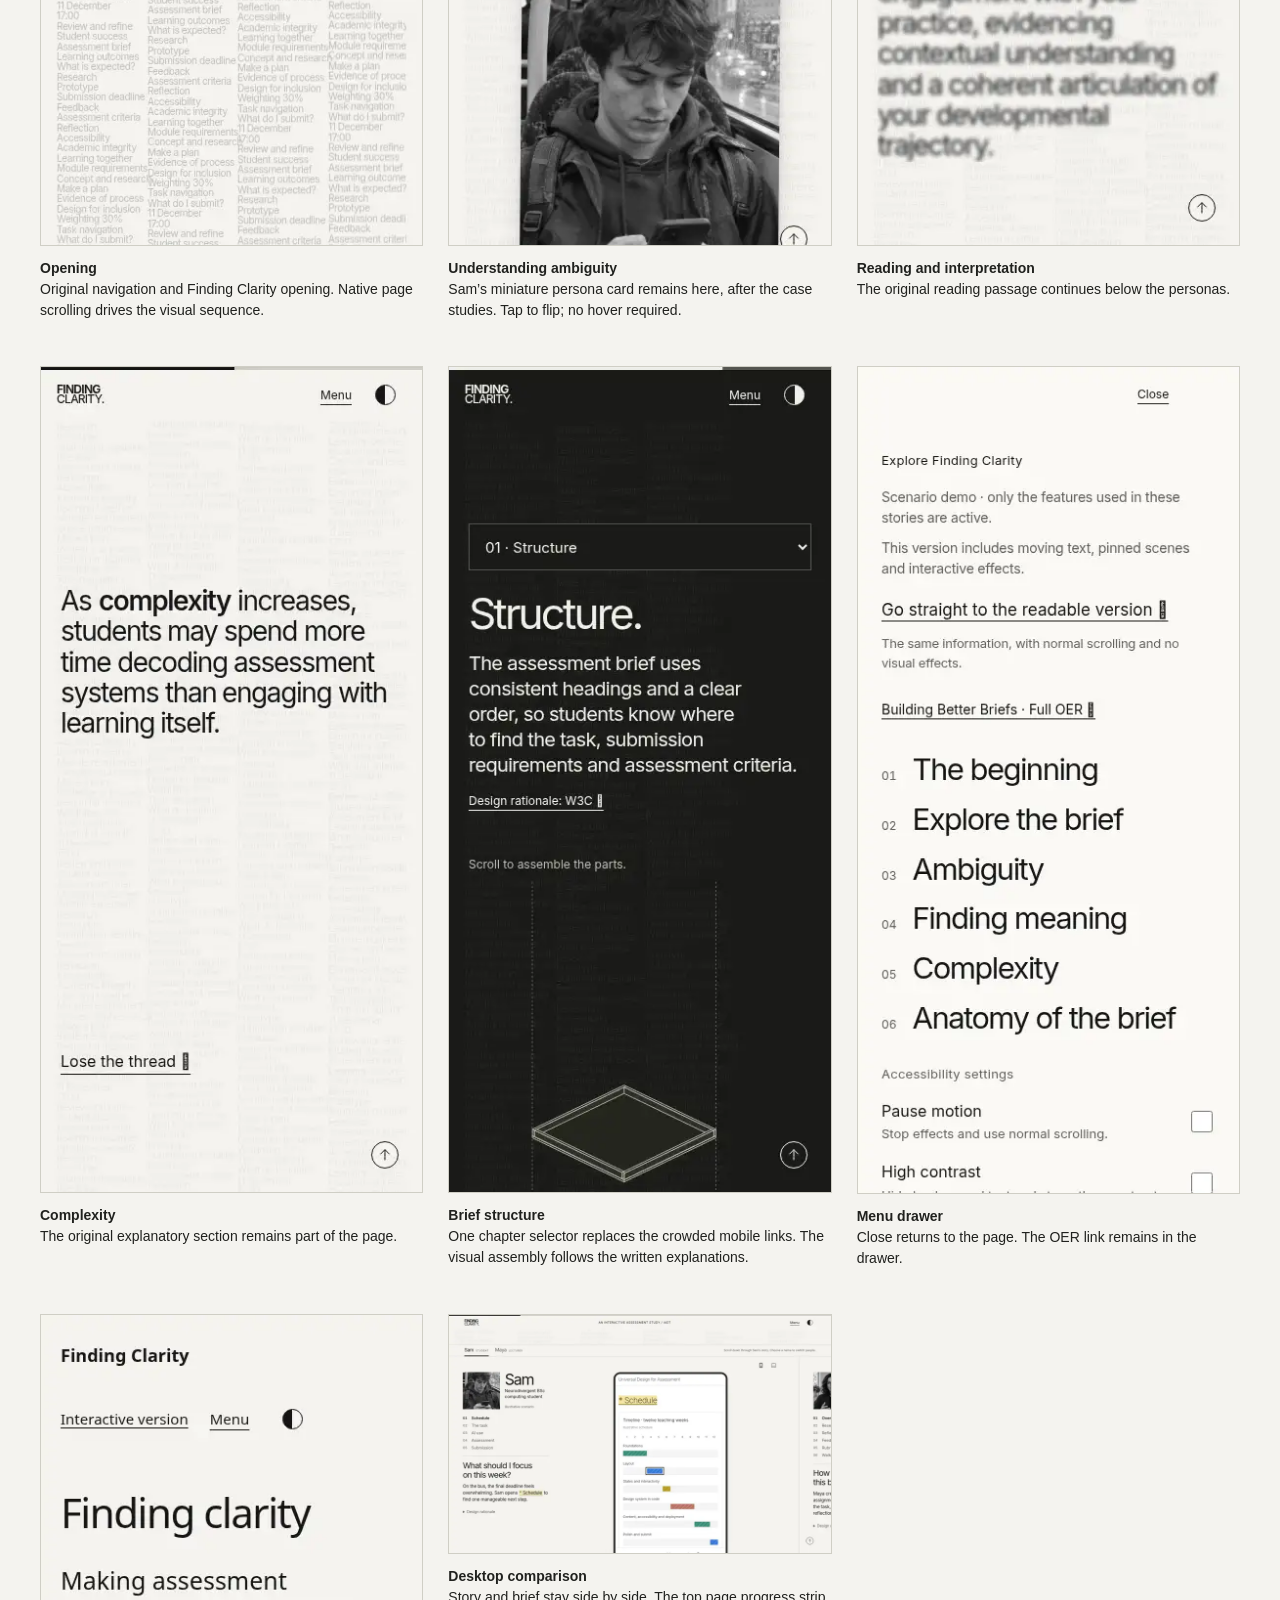
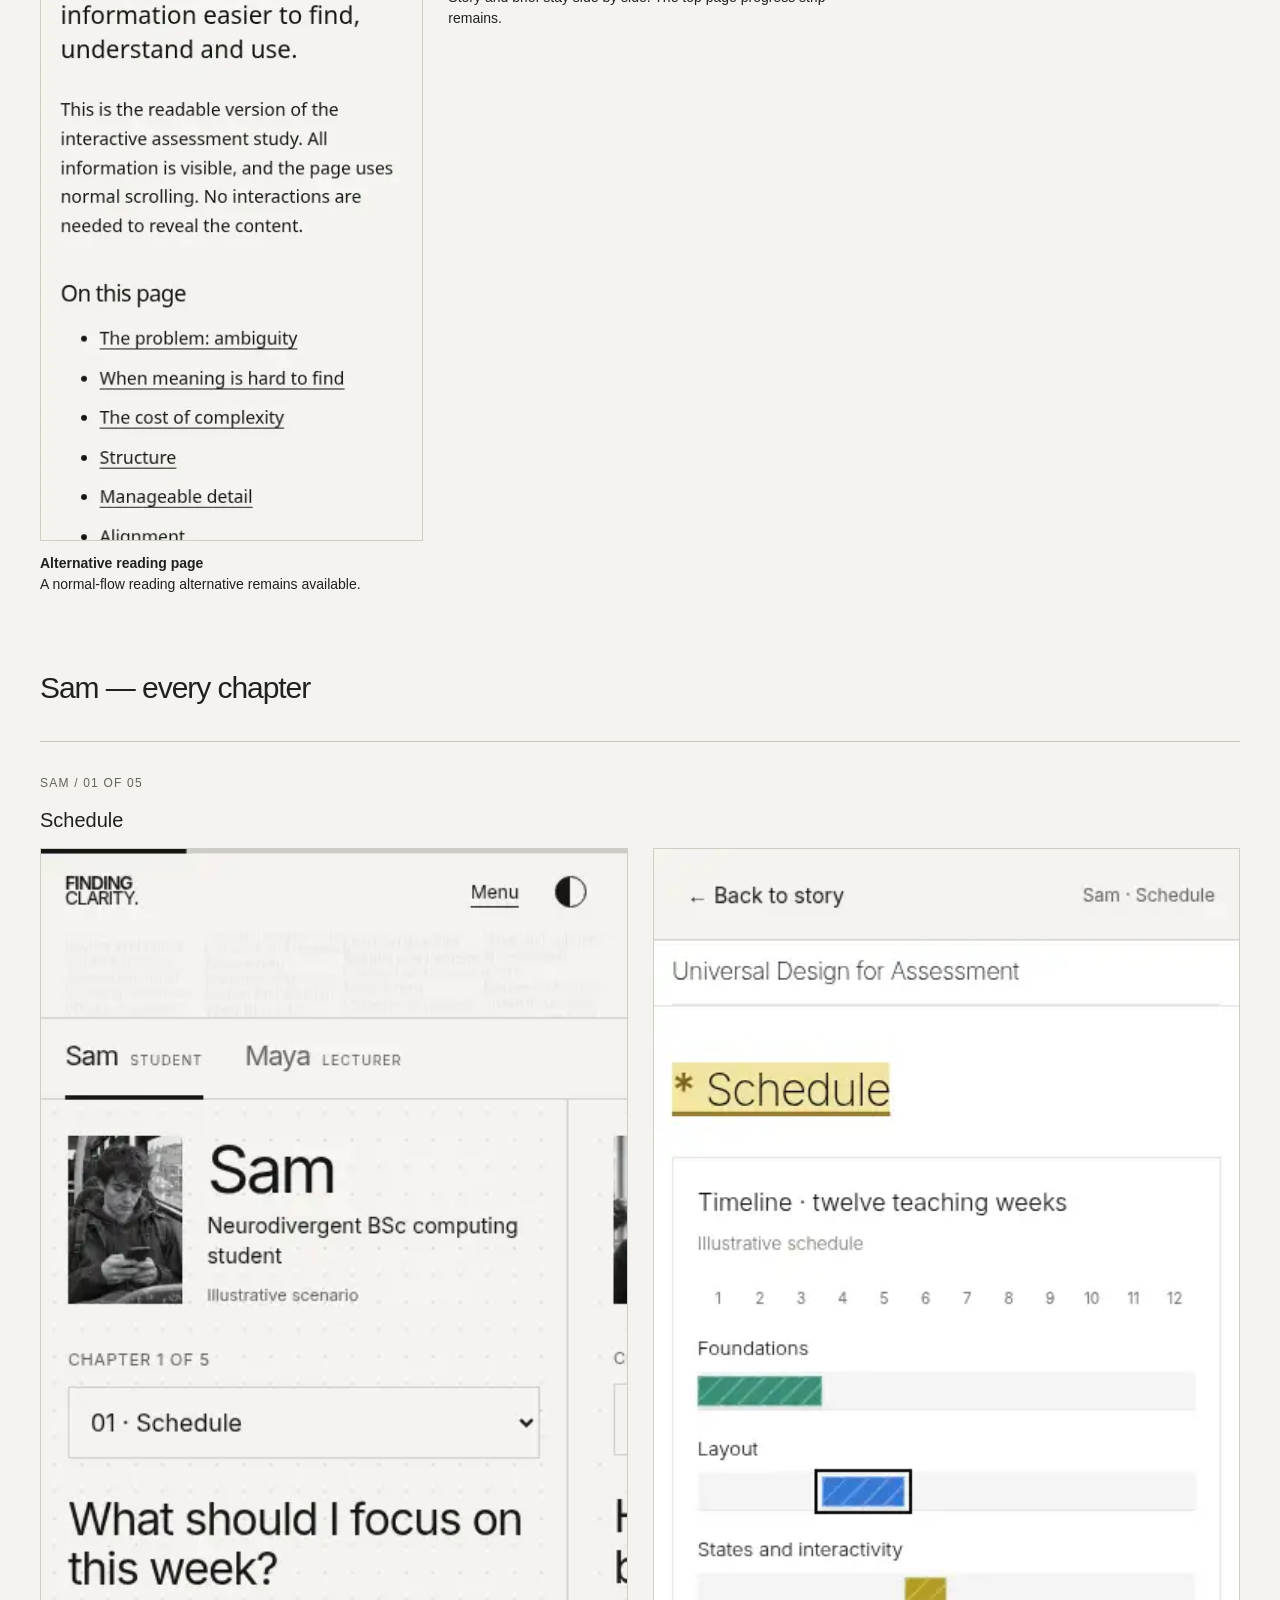
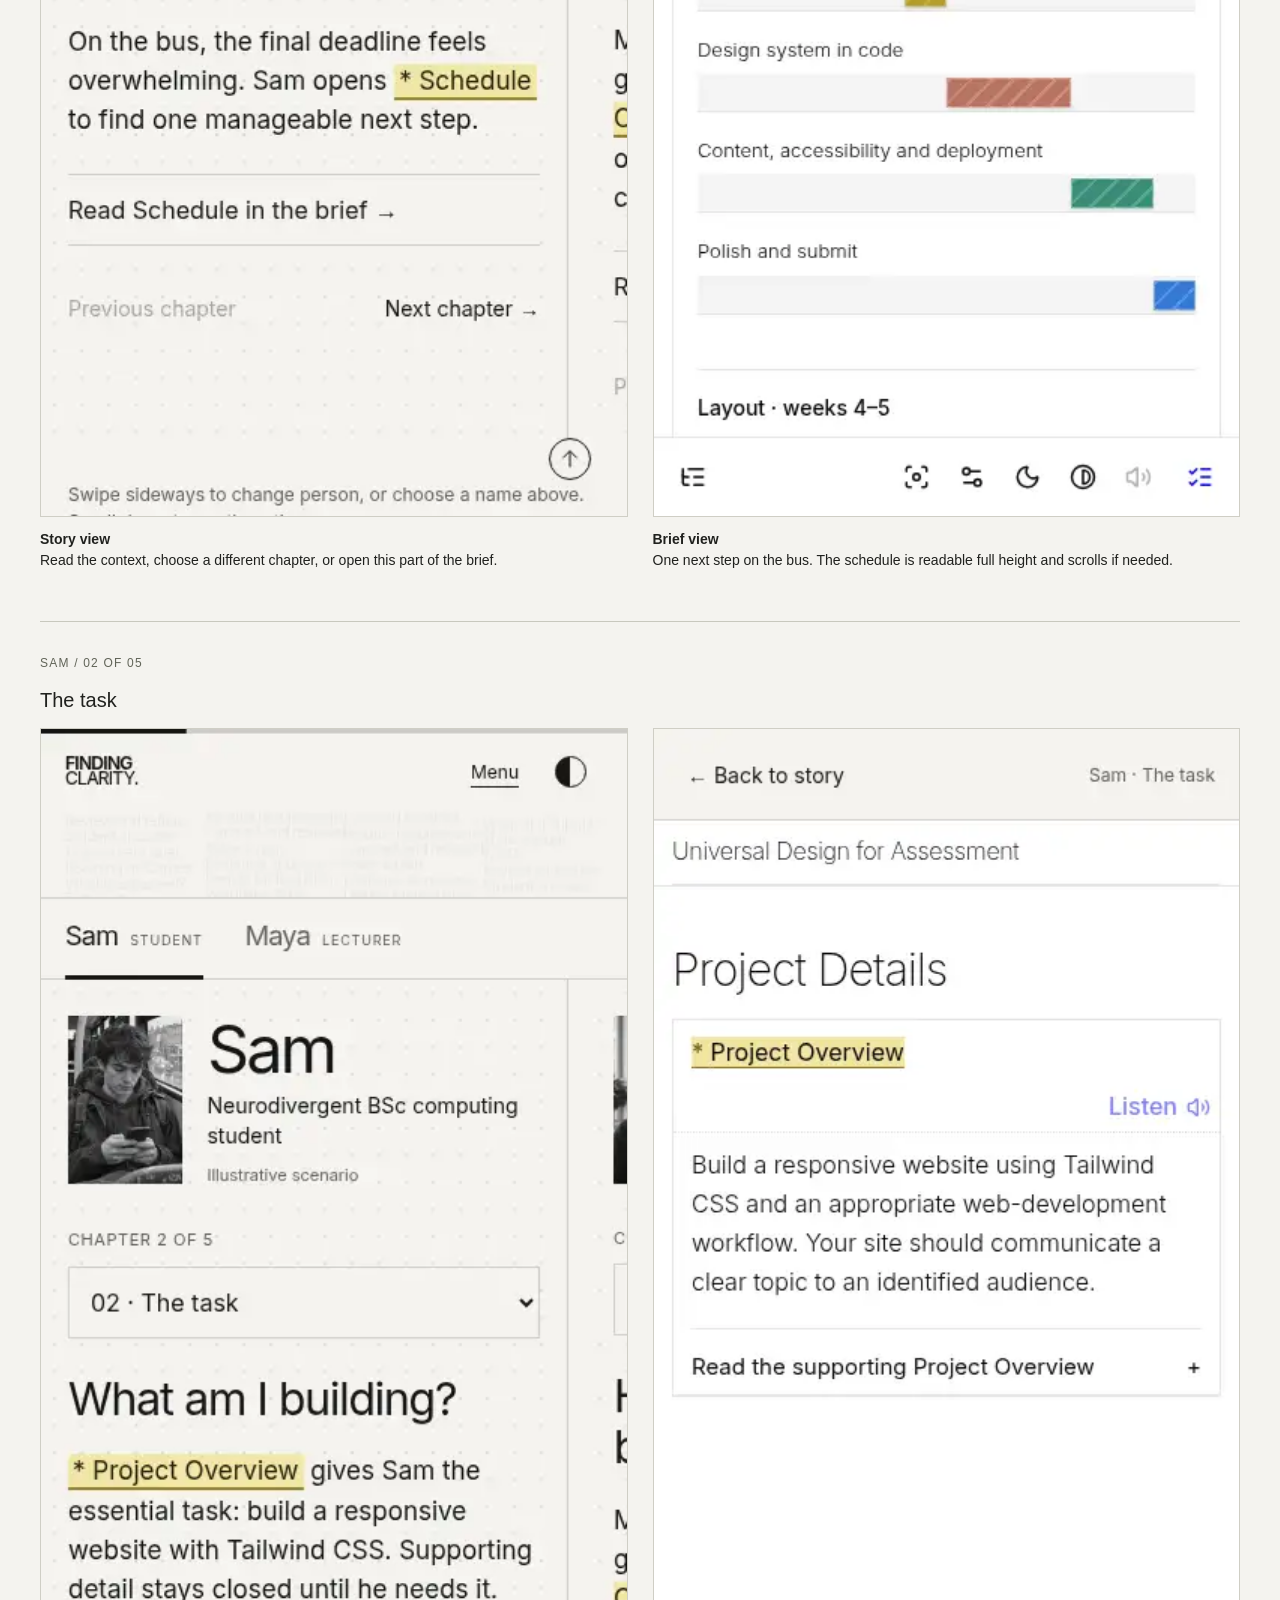
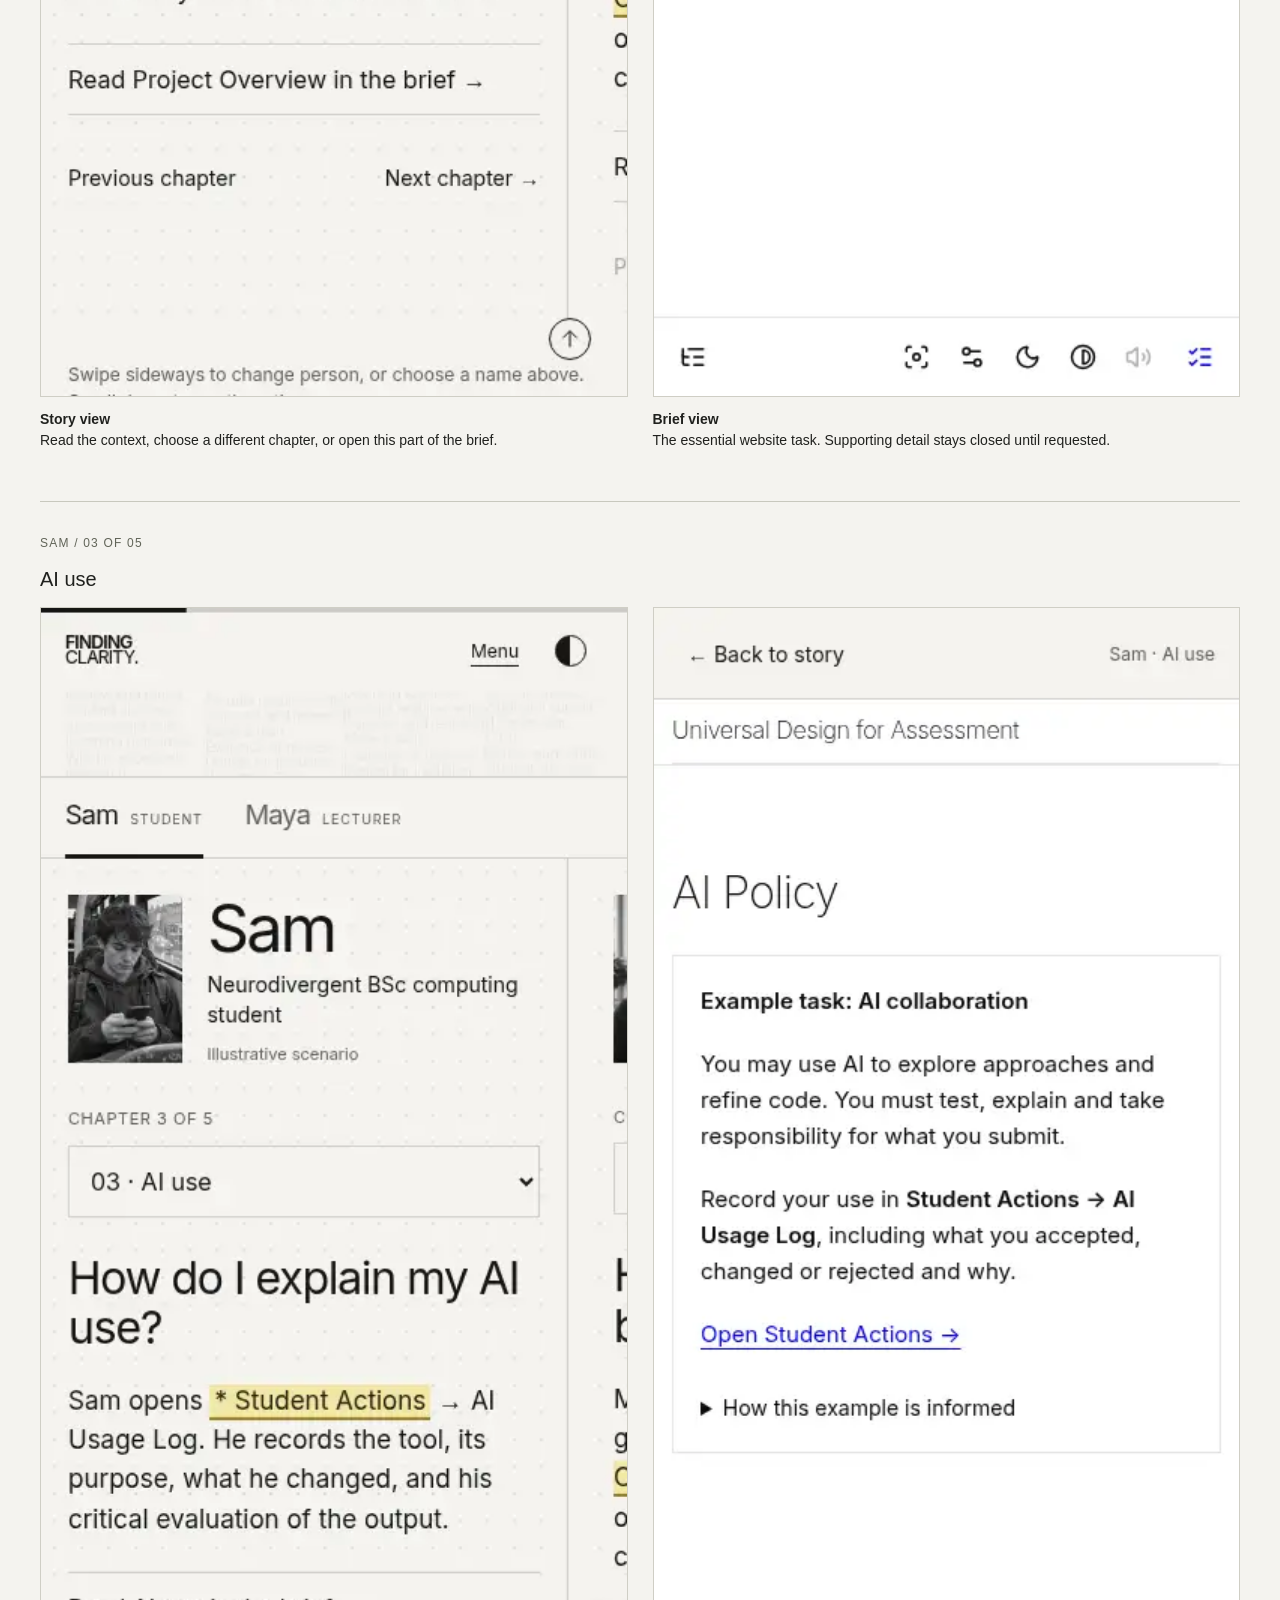
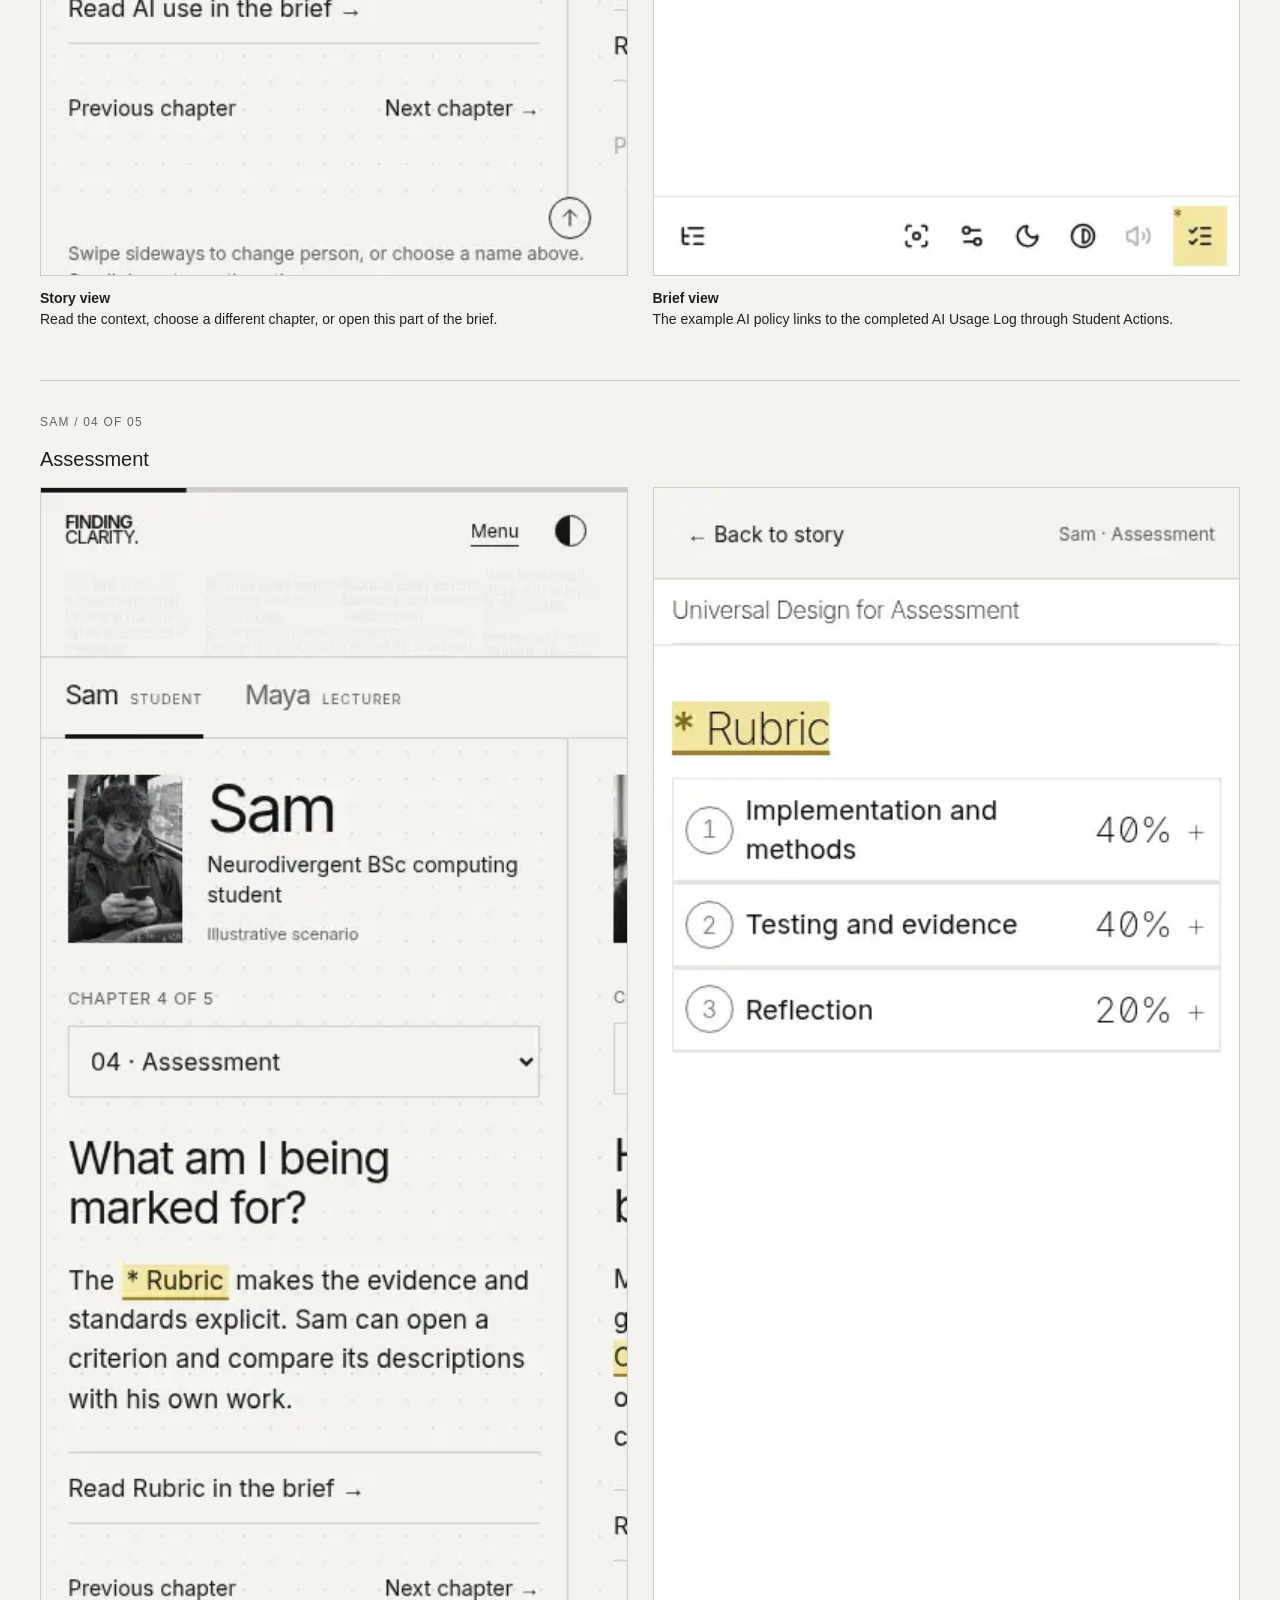
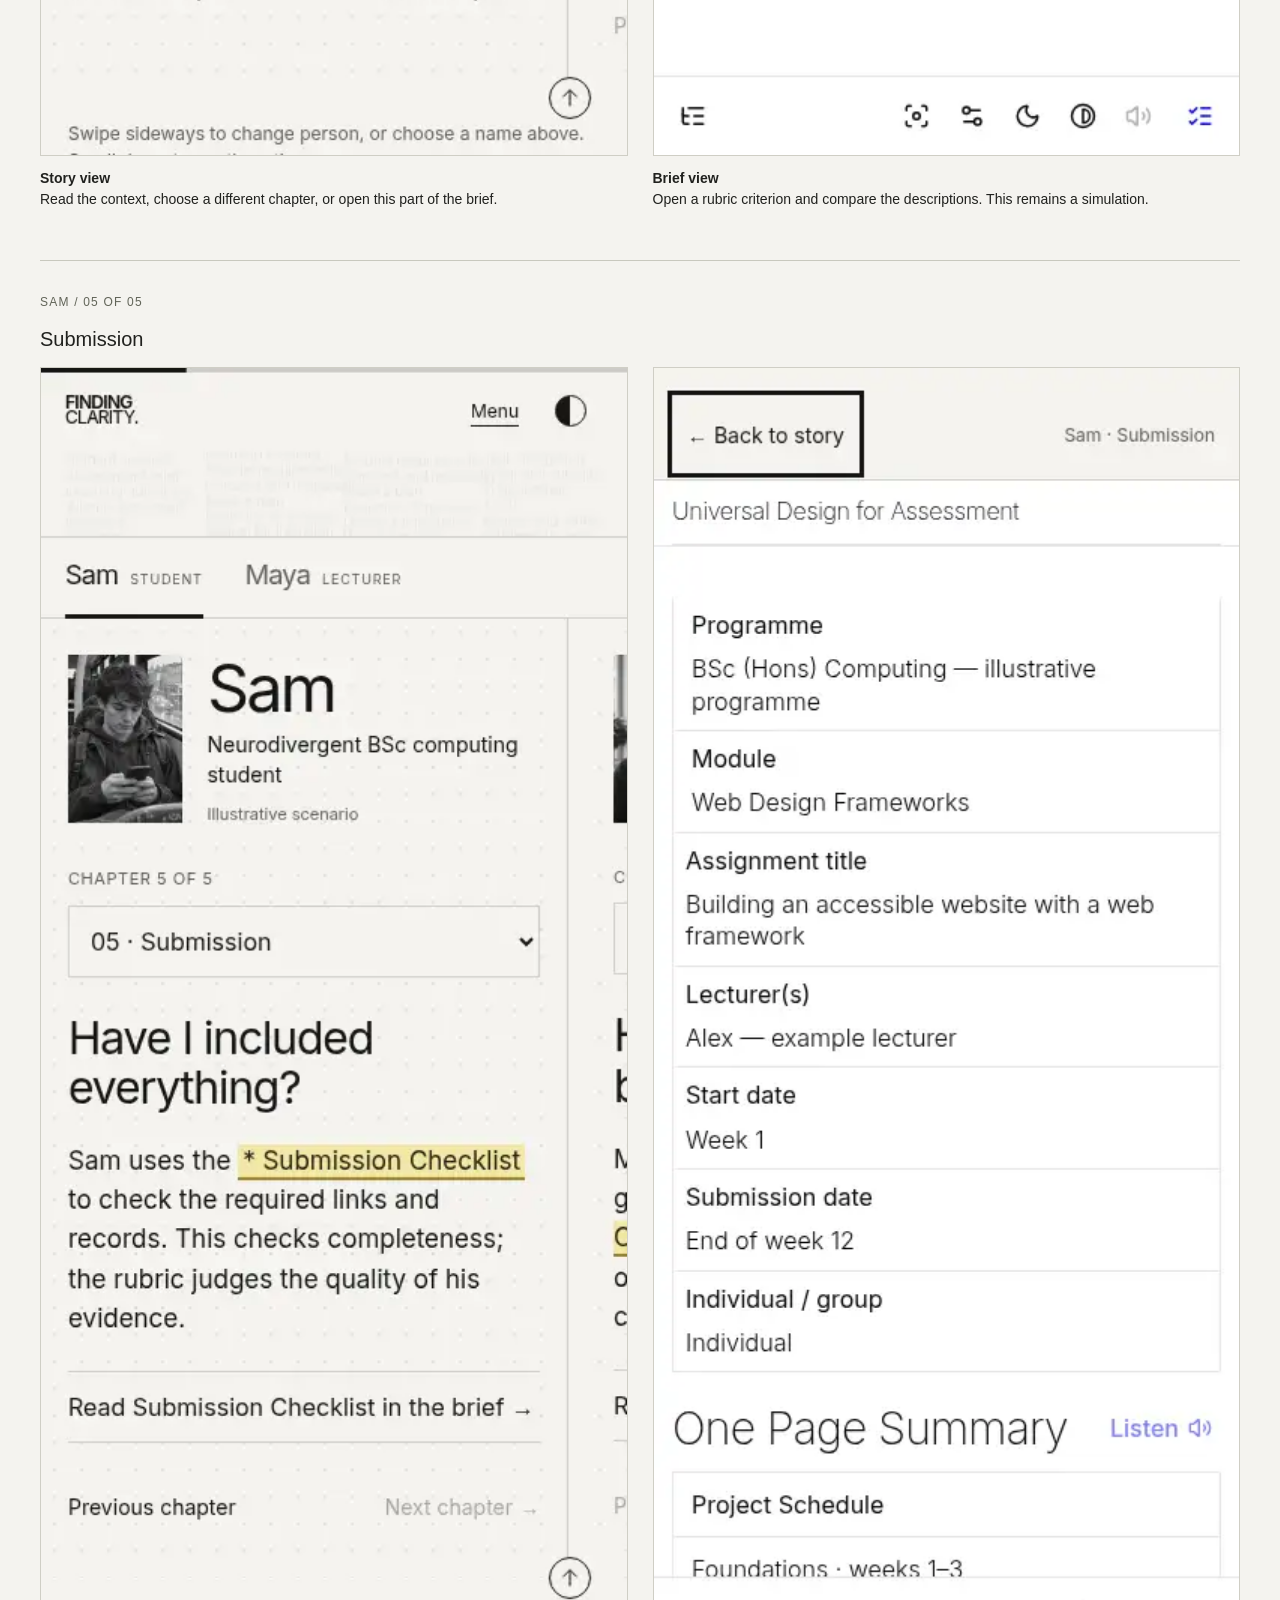
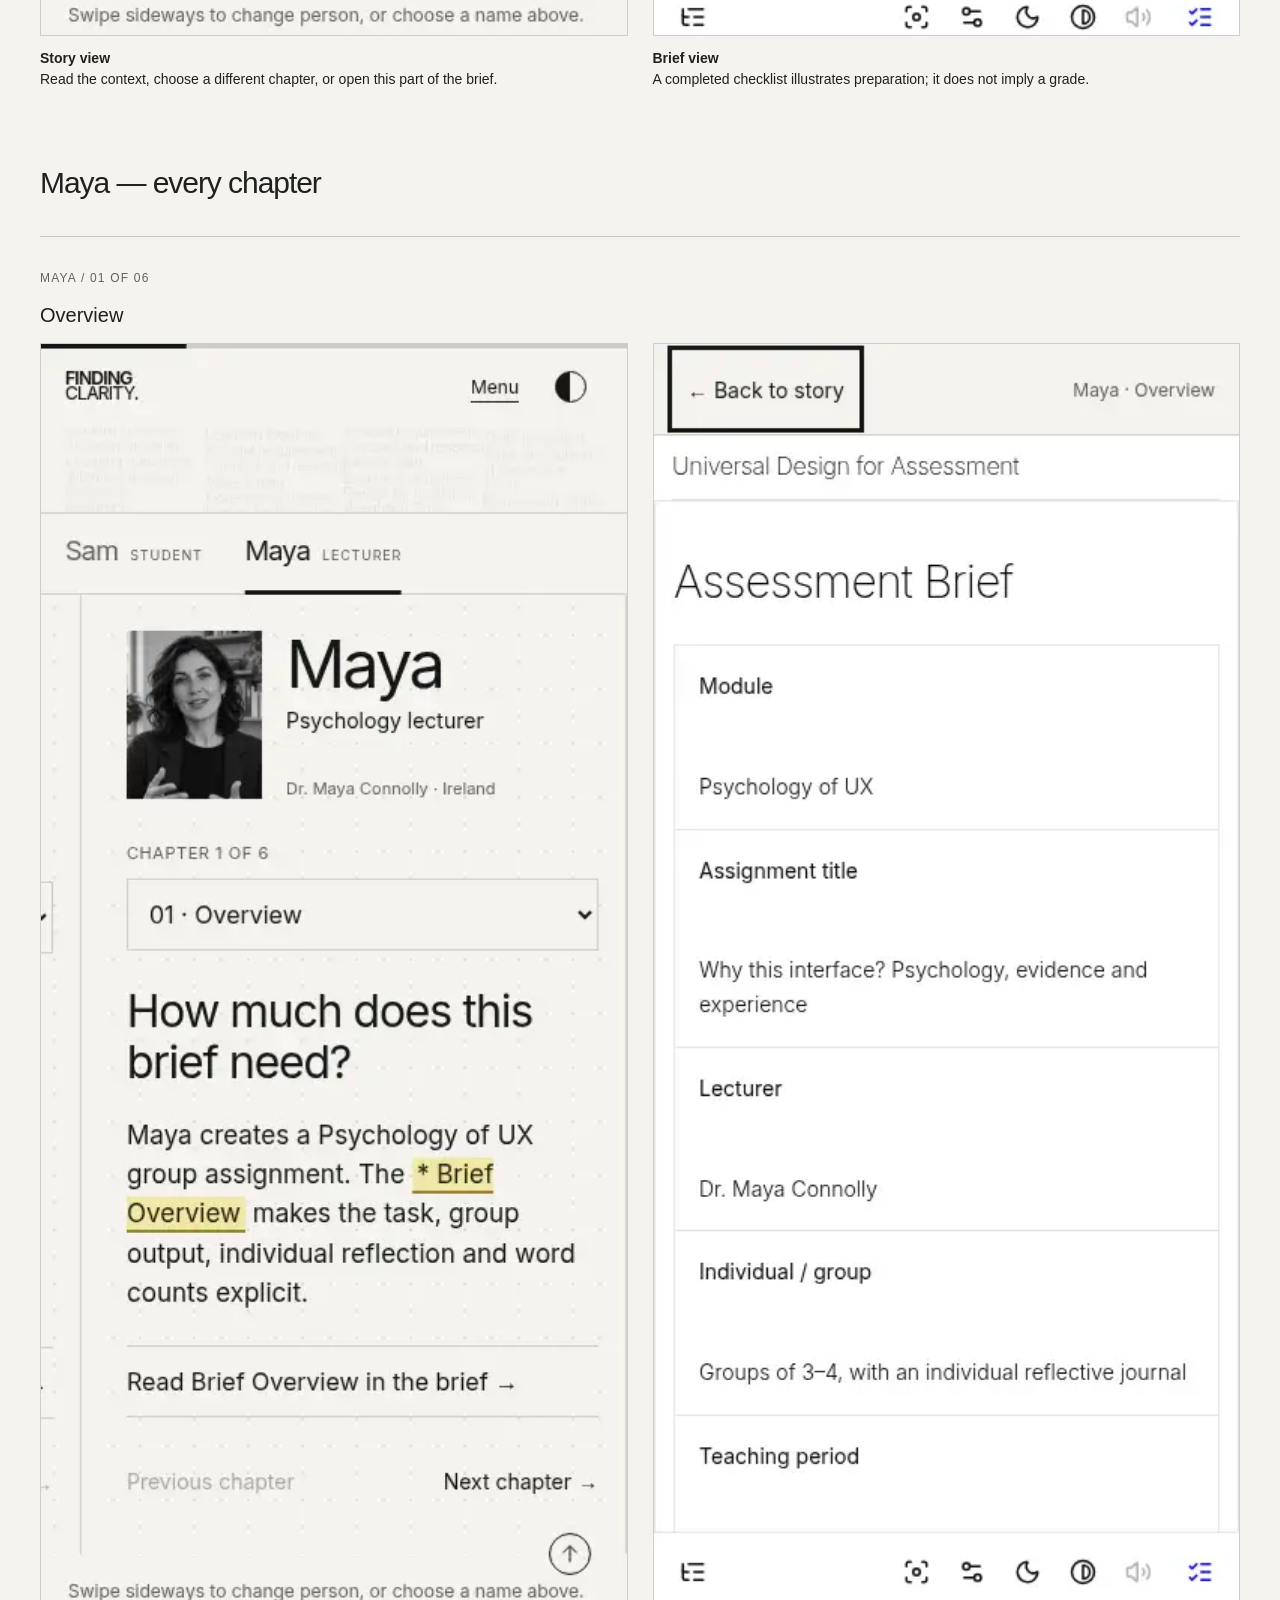
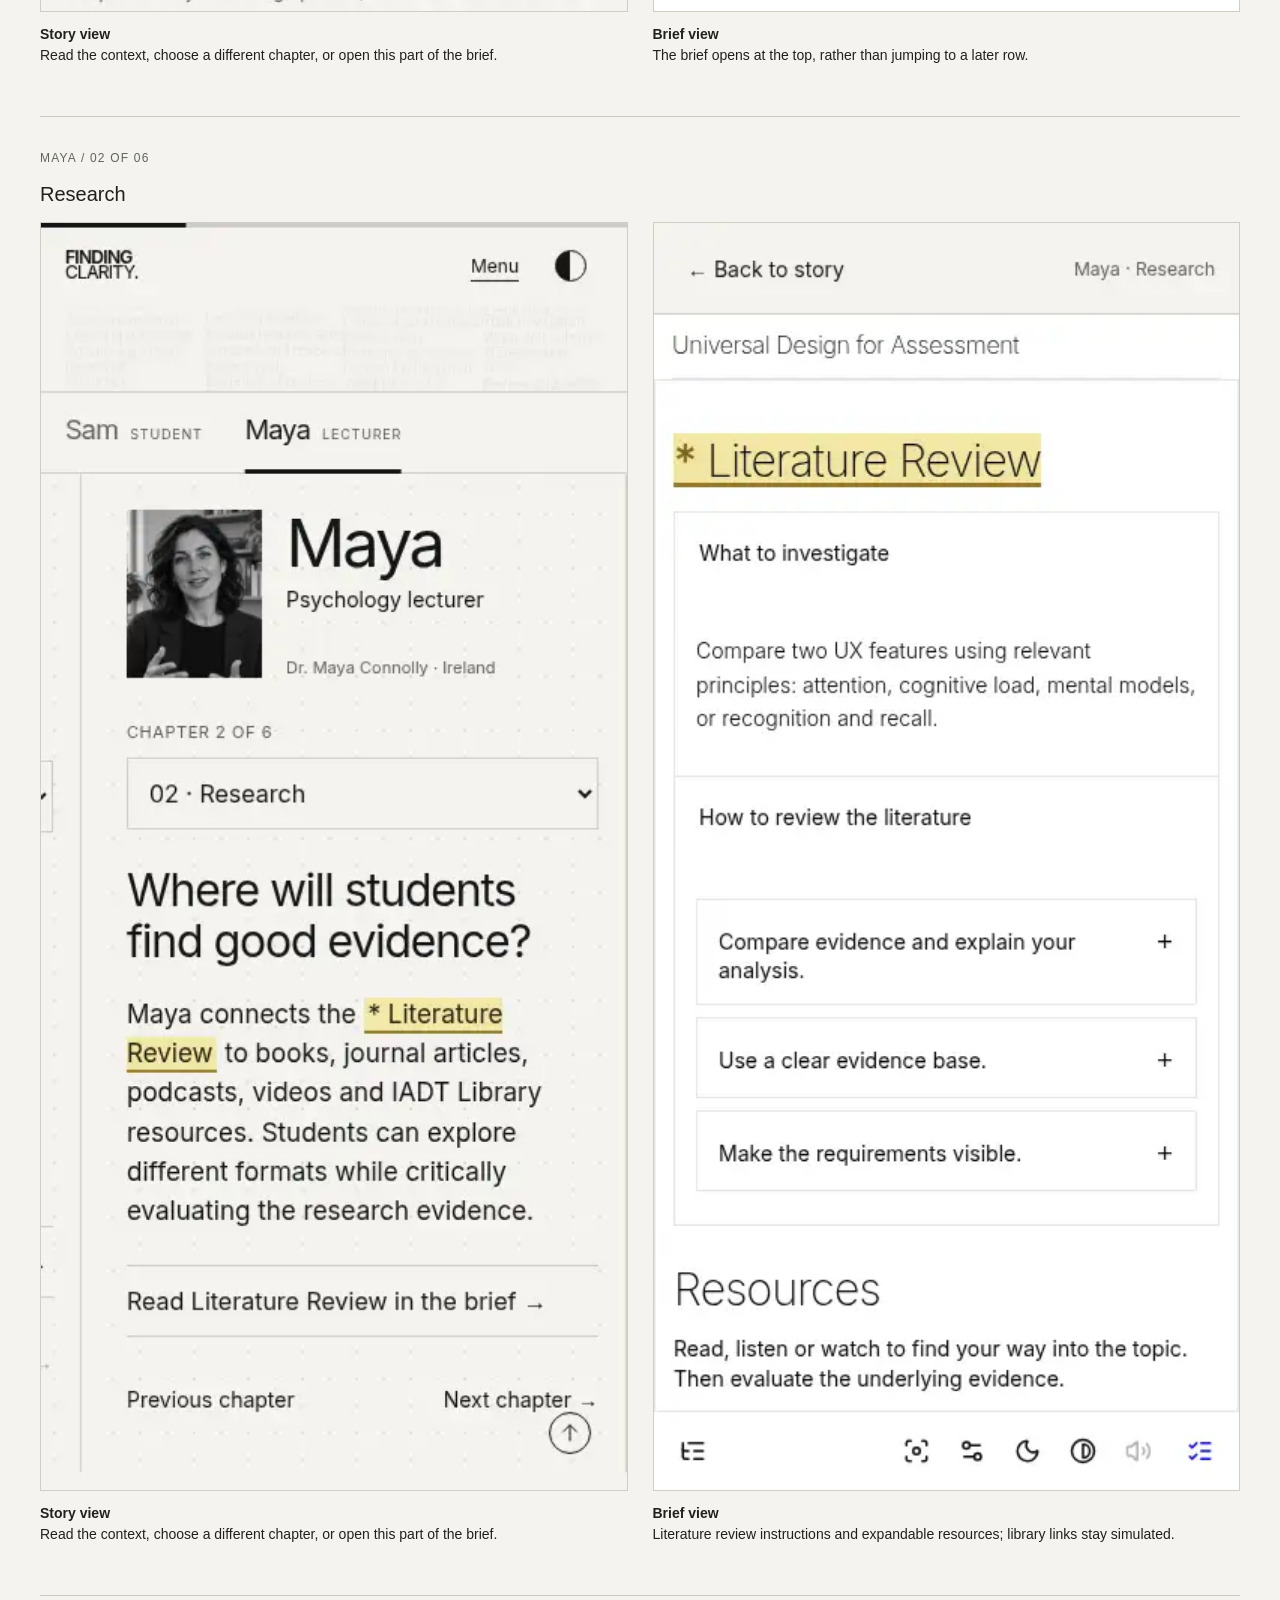
==== commit f9cef3d2: "Refine mobile chapter control and neutral dark reader colours" ====
--- a/review/index.html
+++ b/review/index.html
@@ -1 +1 @@
-<!doctype html><html lang="en"><meta charset="utf-8"><meta name="viewport" content="width=device-width,initial-scale=1"><title>Finding Clarity — mobile review</title><style>*{box-sizing:border-box}body{margin:0;background:#f4f3ef;color:#20211e;font:16px/1.55 Arial,sans-serif}main{max-width:1260px;margin:auto;padding:55px 30px}h1{font-size:clamp(40px,6vw,74px);font-weight:400;line-height:1.02;letter-spacing:-.055em;margin:15px 0 25px}h2{font-size:30px;font-weight:400;letter-spacing:-.035em;margin:50px 0 15px}h3{font-size:20px;font-weight:400;margin:0 0 12px}a{color:inherit;text-underline-offset:4px}p{max-width:75ch}nav{display:flex;flex-wrap:wrap;gap:10px 22px;border-block:1px solid #c8c8be;padding:16px 0;margin:25px 0}.note{padding:20px;background:#e4e7dc;border-left:3px solid #49533f}.screen-grid{display:grid;grid-template-columns:repeat(3,minmax(0,1fr));gap:25px;align-items:start}.screen-grid.pair{grid-template-columns:repeat(2,minmax(0,1fr))}.screen{margin:0;position:relative}.screen img{display:block;width:100%;height:auto;border:1px solid #cfcec5}.screen figcaption{font-size:14px;line-height:1.5;padding:12px 0 20px}.screen figcaption b{display:block}.pin{position:absolute;top:var(--y);left:var(--x);width:27px;height:27px;border-radius:50%;background:#ffee85;color:#171812;border:2px solid #24251e;text-align:center;font-size:14px;font-weight:bold;line-height:23px;box-shadow:0 2px 8px #0003}.chapter{padding-top:20px;margin-top:30px;border-top:1px solid #c8c8be}.flow{padding:20px;border-block:1px solid #c8c8be;font-size:20px;line-height:1.6}.status{font-size:12px;letter-spacing:.1em;text-transform:uppercase;color:#616458}table{width:100%;border-collapse:collapse;font-size:14px}th,td{text-align:left;padding:13px 10px;border-bottom:1px solid #cecec4;vertical-align:top}th{font-weight:600}details{margin:20px 0}summary{cursor:pointer}@media(max-width:700px){main{padding:30px 18px}.screen-grid{grid-template-columns:1fr 1fr;gap:15px}.screen-grid.pair{gap:15px}.screen figcaption{font-size:12px}}@media print{body{background:white}main{padding:0}nav,.preview{display:none}.chapter{break-before:page}.screen-grid{grid-template-columns:repeat(3,1fr)}h2{margin-top:20px}figure{break-inside:avoid}.chapter .screen-grid{grid-template-columns:1fr 1fr}.chapter img{max-height:600px;width:auto;max-width:100%}@page{size:A4;margin:15mm}}</style><main><p class="status">Finding Clarity / Mobile review 01 / 6 November 2026</p><h1>A clearer story.<br>Room to read.</h1><p>A working review prototype and annotated screenshots of every Sam and Maya chapter, their brief views, and the surrounding site. The live production site is unchanged.</p><p class="preview"><a href="../index.html#tool">Try the mobile prototype →</a> · <button type="button" onclick="window.print()" style="font:inherit;color:inherit;background:none;border:0;text-decoration:underline;cursor:pointer">Print / save this walkthrough as PDF</button></p><nav><a href="#proposal">Proposed behaviour</a><a href="#diagnosis">Scroll diagnosis</a><a href="#site">Site screens</a><a href="#sam">Sam’s five chapters</a><a href="#maya">Maya’s six chapters</a><a href="#controls">Controls and themes</a><a href="#validation">Validation</a></nav><section id="proposal"><h2>The proposed mobile flow</h2><p class="flow">Read a story chapter → Open its brief section → Read and inspect → Back to the same chapter.</p><p>Vertical gestures scroll the page. A sideways swipe on the persona cards changes person. Chapter changes are deliberate: use the chapter selector or Previous / Next. The brief opens full height inside the same page; its own contents scroll naturally, and its accessibility controls remain at the bottom. The story does not advance while someone is reading.</p><p class="note">Design decision for review: mobile separates storytelling from close reading. Desktop retains the paired story and brief. This is a prototype of that change, rather than a production release.</p><div class="screen-grid"><figure class="screen"><img loading="lazy" src="before.webp" alt="Before: competing scroll surfaces"><span class="pin" style="--x:70%;--y:30%">1</span><span class="pin" style="--x:86%;--y:51%">2</span><figcaption><b>Before: competing scroll surfaces</b>The story, chapter links, device toggles and brief share one small screen. Touch events are forwarded between nested frames.</figcaption></figure><figure class="screen"><img loading="lazy" src="sam-1-story.webp" alt="1. Story first"><span class="pin" style="--x:28%;--y:7%">1</span><span class="pin" style="--x:79%;--y:39%">2</span><span class="pin" style="--x:82%;--y:72%">3</span><figcaption><b>1. Story first</b>1 — choose the persona. 2 — choose a chapter. 3 — open the matching brief section. Downward scrolling continues the page.</figcaption></figure><figure class="screen"><img loading="lazy" src="sam-1-reader.webp" alt="2. Read in place"><span class="pin" style="--x:45%;--y:2%">1</span><span class="pin" style="--x:89%;--y:50%">2</span><span class="pin" style="--x:82%;--y:93%">3</span><figcaption><b>2. Read in place</b>1 — return to the same story position. 2 — the brief gets the available screen height. 3 — original reading controls stay docked below.</figcaption></figure></div></section><section id="diagnosis"><h2>What was causing inconsistent scrolling?</h2><table><thead><tr><th>Finding</th><th>Consequence</th><th>Prototype correction</th></tr></thead><tbody><tr><td>Touch movement was cancelled and forwarded as pixel deltas between two frames and the page.</td><td>Native momentum was lost. Gestures could change the story while the reader expected to move the brief.</td><td>Mobile uses native page, card and reader scrolling. No manual touch forwarding on coarse-pointer mobile screens.</td></tr><tr><td>Wheel deltas in pixels, lines and pages were treated as the same unit vertically.</td><td>Mouse wheels and trackpads could move the story at very different rates.</td><td>Normalize forwarded wheel values: 16px per line, one frame viewport per page. Leave native reader scrolling to the browser.</td></tr><tr><td>The parent journey used an arbitrary 0.8 × window-height chapter distance.</td><td>Story movement and embedded-frame movement had different scales.</td><td>Desktop chapter distance now matches the actual case viewport, giving a one-to-one scroll distance.</td></tr><tr><td>Maya’s overview programmatically jumped to a later task row.</td><td>The mobile reader could open already scrolled down.</td><td>On mobile, start at the top. The desktop task alignment remains.</td></tr></tbody></table><p>Native momentum should remain device-specific; making touch and mouse movement identical by forcing one fixed speed would make the experience less predictable. The goal is consistent ownership and distance, while preserving each device’s familiar behaviour.</p></section><section id="site"><h2>The surrounding site</h2><p>The original visual sequence remains. These captures let us review the whole mobile journey, including the opening, explanatory sections, menu and alternative reading page. Original long animation sections are not redesigned in this prototype.</p><div class="screen-grid"><figure class="screen"><img loading="lazy" src="opening.webp" alt="Opening"><figcaption><b>Opening</b>Original navigation and Finding Clarity opening. Native page scrolling drives the visual sequence.</figcaption></figure><figure class="screen"><img loading="lazy" src="ambiguity.webp" alt="Understanding ambiguity"><figcaption><b>Understanding ambiguity</b>Sam’s miniature persona card remains here, after the case studies. Tap to flip; no hover required.</figcaption></figure><figure class="screen"><img loading="lazy" src="reading.webp" alt="Reading and interpretation"><figcaption><b>Reading and interpretation</b>The original reading passage continues below the personas.</figcaption></figure><figure class="screen"><img loading="lazy" src="complexity.webp" alt="Complexity"><figcaption><b>Complexity</b>The original explanatory section remains part of the page.</figcaption></figure><figure class="screen"><img loading="lazy" src="anatomy.webp" alt="Brief structure"><figcaption><b>Brief structure</b>The visual assembly section follows the written explanations.</figcaption></figure><figure class="screen"><img loading="lazy" src="menu.webp" alt="Menu drawer"><figcaption><b>Menu drawer</b>Close returns to the page. The OER link remains in the drawer.</figcaption></figure><figure class="screen"><img loading="lazy" src="readable.webp" alt="Alternative reading page"><figcaption><b>Alternative reading page</b>A normal-flow reading alternative remains available.</figcaption></figure><figure class="screen"><img loading="lazy" src="desktop.webp" alt="Desktop comparison"><figcaption><b>Desktop comparison</b>Story and brief stay side by side. The top page progress strip remains.</figcaption></figure></div></section><section id="sam"><h2>Sam — every chapter</h2><div class="chapter"><p class="status">Sam / 01 of 05</p><h3>Schedule</h3><div class="screen-grid pair"><figure class="screen"><img loading="lazy" src="sam-1-story.webp" alt="Story view"><figcaption><b>Story view</b>Read the context, choose a different chapter, or open this part of the brief.</figcaption></figure><figure class="screen"><img loading="lazy" src="sam-1-reader.webp" alt="Brief view"><figcaption><b>Brief view</b>One next step on the bus. The schedule is readable full height and scrolls if needed.</figcaption></figure></div></div><div class="chapter"><p class="status">Sam / 02 of 05</p><h3>The task</h3><div class="screen-grid pair"><figure class="screen"><img loading="lazy" src="sam-2-story.webp" alt="Story view"><figcaption><b>Story view</b>Read the context, choose a different chapter, or open this part of the brief.</figcaption></figure><figure class="screen"><img loading="lazy" src="sam-2-reader.webp" alt="Brief view"><figcaption><b>Brief view</b>The essential website task. Supporting detail stays closed until requested.</figcaption></figure></div></div><div class="chapter"><p class="status">Sam / 03 of 05</p><h3>AI use</h3><div class="screen-grid pair"><figure class="screen"><img loading="lazy" src="sam-3-story.webp" alt="Story view"><figcaption><b>Story view</b>Read the context, choose a different chapter, or open this part of the brief.</figcaption></figure><figure class="screen"><img loading="lazy" src="sam-3-reader.webp" alt="Brief view"><figcaption><b>Brief view</b>The example AI policy links to the completed AI Usage Log through Student Actions.</figcaption></figure></div></div><div class="chapter"><p class="status">Sam / 04 of 05</p><h3>Assessment</h3><div class="screen-grid pair"><figure class="screen"><img loading="lazy" src="sam-4-story.webp" alt="Story view"><figcaption><b>Story view</b>Read the context, choose a different chapter, or open this part of the brief.</figcaption></figure><figure class="screen"><img loading="lazy" src="sam-4-reader.webp" alt="Brief view"><figcaption><b>Brief view</b>Open a rubric criterion and compare the descriptions. This remains a simulation.</figcaption></figure></div></div><div class="chapter"><p class="status">Sam / 05 of 05</p><h3>Submission</h3><div class="screen-grid pair"><figure class="screen"><img loading="lazy" src="sam-5-story.webp" alt="Story view"><figcaption><b>Story view</b>Read the context, choose a different chapter, or open this part of the brief.</figcaption></figure><figure class="screen"><img loading="lazy" src="sam-5-reader.webp" alt="Brief view"><figcaption><b>Brief view</b>A completed checklist illustrates preparation; it does not imply a grade.</figcaption></figure></div></div></section><section id="maya"><h2>Maya — every chapter</h2><div class="chapter"><p class="status">Maya / 01 of 06</p><h3>Overview</h3><div class="screen-grid pair"><figure class="screen"><img loading="lazy" src="maya-1-story.webp" alt="Story view"><figcaption><b>Story view</b>Read the context, choose a different chapter, or open this part of the brief.</figcaption></figure><figure class="screen"><img loading="lazy" src="maya-1-reader.webp" alt="Brief view"><figcaption><b>Brief view</b>The brief opens at the top, rather than jumping to a later row.</figcaption></figure></div></div><div class="chapter"><p class="status">Maya / 02 of 06</p><h3>Research</h3><div class="screen-grid pair"><figure class="screen"><img loading="lazy" src="maya-2-story.webp" alt="Story view"><figcaption><b>Story view</b>Read the context, choose a different chapter, or open this part of the brief.</figcaption></figure><figure class="screen"><img loading="lazy" src="maya-2-reader.webp" alt="Brief view"><figcaption><b>Brief view</b>Literature review instructions and expandable resources; library links stay simulated.</figcaption></figure></div></div><div class="chapter"><p class="status">Maya / 03 of 06</p><h3>Reflection</h3><div class="screen-grid pair"><figure class="screen"><img loading="lazy" src="maya-3-story.webp" alt="Story view"><figcaption><b>Story view</b>Read the context, choose a different chapter, or open this part of the brief.</figcaption></figure><figure class="screen"><img loading="lazy" src="maya-3-reader.webp" alt="Brief view"><figcaption><b>Brief view</b>Completed individual journals can be inspected with student and entry selectors.</figcaption></figure></div></div><div class="chapter"><p class="status">Maya / 04 of 06</p><h3>Feedback</h3><div class="screen-grid pair"><figure class="screen"><img loading="lazy" src="maya-4-story.webp" alt="Story view"><figcaption><b>Story view</b>Read the context, choose a different chapter, or open this part of the brief.</figcaption></figure><figure class="screen"><img loading="lazy" src="maya-4-reader.webp" alt="Brief view"><figcaption><b>Brief view</b>Completed formative feedback and a private teaching note. Long records use native reader scrolling.</figcaption></figure></div></div><div class="chapter"><p class="status">Maya / 05 of 06</p><h3>Rubric</h3><div class="screen-grid pair"><figure class="screen"><img loading="lazy" src="maya-5-story.webp" alt="Story view"><figcaption><b>Story view</b>Read the context, choose a different chapter, or open this part of the brief.</figcaption></figure><figure class="screen"><img loading="lazy" src="maya-5-reader.webp" alt="Brief view"><figcaption><b>Brief view</b>Criteria may address several learning outcomes. Individual evidence remains distinct from group work.</figcaption></figure></div></div><div class="chapter"><p class="status">Maya / 06 of 06</p><h3>Walkthrough</h3><div class="screen-grid pair"><figure class="screen"><img loading="lazy" src="maya-6-story.webp" alt="Story view"><figcaption><b>Story view</b>Read the context, choose a different chapter, or open this part of the brief.</figcaption></figure><figure class="screen"><img loading="lazy" src="maya-6-reader.webp" alt="Brief view"><figcaption><b>Brief view</b>A walkthrough screenshot can expand, with the written brief continuing below it. No video is recorded.</figcaption></figure></div></div></section><section id="controls"><h2>Controls and themes</h2><p>The original brief controls are retained. Audio and incidental demo actions stay disabled. Student Actions opens beside its trigger; on mobile it sits above the bottom toolbar. The master theme applies to the story and the reader.</p><div class="screen-grid"><figure class="screen"><img loading="lazy" src="contents.webp" alt="Contents"><figcaption><b>Contents</b>Search or choose a relevant scenario section. Returning updates the story chapter when supported.</figcaption></figure><figure class="screen"><img loading="lazy" src="display.webp" alt="Display options"><figcaption><b>Display options</b>Reading preferences stay within the brief.</figcaption></figure><figure class="screen"><img loading="lazy" src="actions.webp" alt="Student Actions"><figcaption><b>Student Actions</b>The menu belongs to the bottom toolbar, not a separate page.</figcaption></figure><figure class="screen"><img loading="lazy" src="ai-log.webp" alt="AI Usage Log"><figcaption><b>AI Usage Log</b>Completed example entries; visitors inspect rather than submit work.</figcaption></figure><figure class="screen"><img loading="lazy" src="dark-story.webp" alt="Dark story"><figcaption><b>Dark story</b>The dot field and typography inherit the dark palette.</figcaption></figure><figure class="screen"><img loading="lazy" src="dark-reader.webp" alt="Dark reader"><figcaption><b>Dark reader</b>The reader and surrounding sheet share the dark theme.</figcaption></figure><figure class="screen"><img loading="lazy" src="small-mobile.webp" alt="320px width"><figcaption><b>320px width</b>The portrait, chapter selector and copy reflow on a narrower screen.</figcaption></figure></div></section><section id="validation"><h2>What has been checked</h2><p>Chromium mobile touch emulation at 390 × 844, narrow layout at 320 × 740, orientation changes, and desktop at 1440 × 900. Every Sam and Maya chapter was opened and captured. Scrollable reader sections accepted touch movement; short sections needed no scroll. Native persona swiping, outer-page isolation while reading, return-position restoration, and no horizontal page overflow were checked.</p><p>Forwarded desktop wheel test: 16 pixel units → 16px; 1 line → 16px; 1 page → the case viewport height. No JavaScript errors were recorded in the chapter walkthrough.</p><p class="note">Still to validate together: the mobile story-to-reader transition, real iPhone Safari momentum and toolbar resizing, and real Android touch behaviour. Emulation cannot prove the feel of a physical device. Desktop’s remaining pinned visual sections are retained for comparison.</p></section><p class="status">Review prototype only · Production unchanged</p></main></html>+<!doctype html><html lang="en"><meta charset="utf-8"><meta name="viewport" content="width=device-width,initial-scale=1"><title>Finding Clarity — mobile review</title><style>*{box-sizing:border-box}body{margin:0;background:#f4f3ef;color:#20211e;font:16px/1.55 Arial,sans-serif}main{max-width:1260px;margin:auto;padding:55px 30px}h1{font-size:clamp(40px,6vw,74px);font-weight:400;line-height:1.02;letter-spacing:-.055em;margin:15px 0 25px}h2{font-size:30px;font-weight:400;letter-spacing:-.035em;margin:50px 0 15px}h3{font-size:20px;font-weight:400;margin:0 0 12px}a{color:inherit;text-underline-offset:4px}p{max-width:75ch}nav{display:flex;flex-wrap:wrap;gap:10px 22px;border-block:1px solid #c8c8be;padding:16px 0;margin:25px 0}.note{padding:20px;background:#e4e7dc;border-left:3px solid #49533f}.screen-grid{display:grid;grid-template-columns:repeat(3,minmax(0,1fr));gap:25px;align-items:start}.screen-grid.pair{grid-template-columns:repeat(2,minmax(0,1fr))}.screen{margin:0;position:relative}.screen img{display:block;width:100%;height:auto;border:1px solid #cfcec5}.screen figcaption{font-size:14px;line-height:1.5;padding:12px 0 20px}.screen figcaption b{display:block}.pin{position:absolute;top:var(--y);left:var(--x);width:27px;height:27px;border-radius:50%;background:#ffee85;color:#171812;border:2px solid #24251e;text-align:center;font-size:14px;font-weight:bold;line-height:23px;box-shadow:0 2px 8px #0003}.chapter{padding-top:20px;margin-top:30px;border-top:1px solid #c8c8be}.flow{padding:20px;border-block:1px solid #c8c8be;font-size:20px;line-height:1.6}.status{font-size:12px;letter-spacing:.1em;text-transform:uppercase;color:#616458}table{width:100%;border-collapse:collapse;font-size:14px}th,td{text-align:left;padding:13px 10px;border-bottom:1px solid #cecec4;vertical-align:top}th{font-weight:600}details{margin:20px 0}summary{cursor:pointer}@media(max-width:700px){main{padding:30px 18px}.screen-grid{grid-template-columns:1fr 1fr;gap:15px}.screen-grid.pair{gap:15px}.screen figcaption{font-size:12px}}@media print{body{background:white}main{padding:0}nav,.preview{display:none}.chapter{break-before:page}.screen-grid{grid-template-columns:repeat(3,1fr)}h2{margin-top:20px}figure{break-inside:avoid}.chapter .screen-grid{grid-template-columns:1fr 1fr}.chapter img{max-height:600px;width:auto;max-width:100%}@page{size:A4;margin:15mm}}</style><main><p class="status">Finding Clarity / Mobile review 01 / 6 November 2026</p><h1>A clearer story.<br>Room to read.</h1><p>A working review prototype and annotated screenshots of every Sam and Maya chapter, their brief views, and the surrounding site. The live production site is unchanged.</p><p class="preview"><a href="../index.html#tool">Try the mobile prototype →</a> · <button type="button" onclick="window.print()" style="font:inherit;color:inherit;background:none;border:0;text-decoration:underline;cursor:pointer">Print / save this walkthrough as PDF</button></p><nav><a href="#proposal">Proposed behaviour</a><a href="#diagnosis">Scroll diagnosis</a><a href="#site">Site screens</a><a href="#sam">Sam’s five chapters</a><a href="#maya">Maya’s six chapters</a><a href="#controls">Controls and themes</a><a href="#validation">Validation</a></nav><section id="proposal"><h2>The proposed mobile flow</h2><p class="flow">Read a story chapter → Open its brief section → Read and inspect → Back to the same chapter.</p><p>Vertical gestures scroll the page. A sideways swipe on the persona cards changes person. Chapter changes are deliberate: use the chapter selector or Previous / Next. The brief opens full height inside the same page; its own contents scroll naturally, and its accessibility controls remain at the bottom. The story does not advance while someone is reading.</p><p class="note">Design decision for review: mobile separates storytelling from close reading. Desktop retains the paired story and brief. This is a prototype of that change, rather than a production release.</p><div class="screen-grid"><figure class="screen"><img loading="lazy" src="before.webp" alt="Before: competing scroll surfaces"><span class="pin" style="--x:70%;--y:30%">1</span><span class="pin" style="--x:86%;--y:51%">2</span><figcaption><b>Before: competing scroll surfaces</b>The story, chapter links, device toggles and brief share one small screen. Touch events are forwarded between nested frames.</figcaption></figure><figure class="screen"><img loading="lazy" src="sam-1-story.webp" alt="1. Story first"><span class="pin" style="--x:28%;--y:7%">1</span><span class="pin" style="--x:79%;--y:39%">2</span><span class="pin" style="--x:82%;--y:72%">3</span><figcaption><b>1. Story first</b>1 — choose the persona. 2 — choose a chapter. 3 — open the matching brief section. Downward scrolling continues the page.</figcaption></figure><figure class="screen"><img loading="lazy" src="sam-1-reader.webp" alt="2. Read in place"><span class="pin" style="--x:45%;--y:2%">1</span><span class="pin" style="--x:89%;--y:50%">2</span><span class="pin" style="--x:82%;--y:93%">3</span><figcaption><b>2. Read in place</b>1 — return to the same story position. 2 — the brief gets the available screen height. 3 — original reading controls stay docked below.</figcaption></figure></div></section><section id="diagnosis"><h2>What was causing inconsistent scrolling?</h2><table><thead><tr><th>Finding</th><th>Consequence</th><th>Prototype correction</th></tr></thead><tbody><tr><td>Touch movement was cancelled and forwarded as pixel deltas between two frames and the page.</td><td>Native momentum was lost. Gestures could change the story while the reader expected to move the brief.</td><td>Mobile uses native page, card and reader scrolling. No manual touch forwarding on coarse-pointer mobile screens.</td></tr><tr><td>Wheel deltas in pixels, lines and pages were treated as the same unit vertically.</td><td>Mouse wheels and trackpads could move the story at very different rates.</td><td>Normalize forwarded wheel values: 16px per line, one frame viewport per page. Leave native reader scrolling to the browser.</td></tr><tr><td>The parent journey used an arbitrary 0.8 × window-height chapter distance.</td><td>Story movement and embedded-frame movement had different scales.</td><td>Desktop chapter distance now matches the actual case viewport, giving a one-to-one scroll distance.</td></tr><tr><td>Maya’s overview programmatically jumped to a later task row.</td><td>The mobile reader could open already scrolled down.</td><td>On mobile, start at the top. The desktop task alignment remains.</td></tr></tbody></table><p>Native momentum should remain device-specific; making touch and mouse movement identical by forcing one fixed speed would make the experience less predictable. The goal is consistent ownership and distance, while preserving each device’s familiar behaviour.</p></section><section id="site"><h2>The surrounding site</h2><p>The original visual sequence remains. These captures let us review the whole mobile journey, including the opening, explanatory sections, menu and alternative reading page. Original long animation sections are not redesigned in this prototype.</p><div class="screen-grid"><figure class="screen"><img loading="lazy" src="opening.webp" alt="Opening"><figcaption><b>Opening</b>Original navigation and Finding Clarity opening. Native page scrolling drives the visual sequence.</figcaption></figure><figure class="screen"><img loading="lazy" src="ambiguity.webp" alt="Understanding ambiguity"><figcaption><b>Understanding ambiguity</b>Sam’s miniature persona card remains here, after the case studies. Tap to flip; no hover required.</figcaption></figure><figure class="screen"><img loading="lazy" src="reading.webp" alt="Reading and interpretation"><figcaption><b>Reading and interpretation</b>The original reading passage continues below the personas.</figcaption></figure><figure class="screen"><img loading="lazy" src="complexity.webp" alt="Complexity"><figcaption><b>Complexity</b>The original explanatory section remains part of the page.</figcaption></figure><figure class="screen"><img loading="lazy" src="anatomy.webp" alt="Brief structure"><figcaption><b>Brief structure</b>One chapter selector replaces the crowded mobile links. The visual assembly follows the written explanations.</figcaption></figure><figure class="screen"><img loading="lazy" src="menu.webp" alt="Menu drawer"><figcaption><b>Menu drawer</b>Close returns to the page. The OER link remains in the drawer.</figcaption></figure><figure class="screen"><img loading="lazy" src="readable.webp" alt="Alternative reading page"><figcaption><b>Alternative reading page</b>A normal-flow reading alternative remains available.</figcaption></figure><figure class="screen"><img loading="lazy" src="desktop.webp" alt="Desktop comparison"><figcaption><b>Desktop comparison</b>Story and brief stay side by side. The top page progress strip remains.</figcaption></figure></div></section><section id="sam"><h2>Sam — every chapter</h2><div class="chapter"><p class="status">Sam / 01 of 05</p><h3>Schedule</h3><div class="screen-grid pair"><figure class="screen"><img loading="lazy" src="sam-1-story.webp" alt="Story view"><figcaption><b>Story view</b>Read the context, choose a different chapter, or open this part of the brief.</figcaption></figure><figure class="screen"><img loading="lazy" src="sam-1-reader.webp" alt="Brief view"><figcaption><b>Brief view</b>One next step on the bus. The schedule is readable full height and scrolls if needed.</figcaption></figure></div></div><div class="chapter"><p class="status">Sam / 02 of 05</p><h3>The task</h3><div class="screen-grid pair"><figure class="screen"><img loading="lazy" src="sam-2-story.webp" alt="Story view"><figcaption><b>Story view</b>Read the context, choose a different chapter, or open this part of the brief.</figcaption></figure><figure class="screen"><img loading="lazy" src="sam-2-reader.webp" alt="Brief view"><figcaption><b>Brief view</b>The essential website task. Supporting detail stays closed until requested.</figcaption></figure></div></div><div class="chapter"><p class="status">Sam / 03 of 05</p><h3>AI use</h3><div class="screen-grid pair"><figure class="screen"><img loading="lazy" src="sam-3-story.webp" alt="Story view"><figcaption><b>Story view</b>Read the context, choose a different chapter, or open this part of the brief.</figcaption></figure><figure class="screen"><img loading="lazy" src="sam-3-reader.webp" alt="Brief view"><figcaption><b>Brief view</b>The example AI policy links to the completed AI Usage Log through Student Actions.</figcaption></figure></div></div><div class="chapter"><p class="status">Sam / 04 of 05</p><h3>Assessment</h3><div class="screen-grid pair"><figure class="screen"><img loading="lazy" src="sam-4-story.webp" alt="Story view"><figcaption><b>Story view</b>Read the context, choose a different chapter, or open this part of the brief.</figcaption></figure><figure class="screen"><img loading="lazy" src="sam-4-reader.webp" alt="Brief view"><figcaption><b>Brief view</b>Open a rubric criterion and compare the descriptions. This remains a simulation.</figcaption></figure></div></div><div class="chapter"><p class="status">Sam / 05 of 05</p><h3>Submission</h3><div class="screen-grid pair"><figure class="screen"><img loading="lazy" src="sam-5-story.webp" alt="Story view"><figcaption><b>Story view</b>Read the context, choose a different chapter, or open this part of the brief.</figcaption></figure><figure class="screen"><img loading="lazy" src="sam-5-reader.webp" alt="Brief view"><figcaption><b>Brief view</b>A completed checklist illustrates preparation; it does not imply a grade.</figcaption></figure></div></div></section><section id="maya"><h2>Maya — every chapter</h2><div class="chapter"><p class="status">Maya / 01 of 06</p><h3>Overview</h3><div class="screen-grid pair"><figure class="screen"><img loading="lazy" src="maya-1-story.webp" alt="Story view"><figcaption><b>Story view</b>Read the context, choose a different chapter, or open this part of the brief.</figcaption></figure><figure class="screen"><img loading="lazy" src="maya-1-reader.webp" alt="Brief view"><figcaption><b>Brief view</b>The brief opens at the top, rather than jumping to a later row.</figcaption></figure></div></div><div class="chapter"><p class="status">Maya / 02 of 06</p><h3>Research</h3><div class="screen-grid pair"><figure class="screen"><img loading="lazy" src="maya-2-story.webp" alt="Story view"><figcaption><b>Story view</b>Read the context, choose a different chapter, or open this part of the brief.</figcaption></figure><figure class="screen"><img loading="lazy" src="maya-2-reader.webp" alt="Brief view"><figcaption><b>Brief view</b>Literature review instructions and expandable resources; library links stay simulated.</figcaption></figure></div></div><div class="chapter"><p class="status">Maya / 03 of 06</p><h3>Reflection</h3><div class="screen-grid pair"><figure class="screen"><img loading="lazy" src="maya-3-story.webp" alt="Story view"><figcaption><b>Story view</b>Read the context, choose a different chapter, or open this part of the brief.</figcaption></figure><figure class="screen"><img loading="lazy" src="maya-3-reader.webp" alt="Brief view"><figcaption><b>Brief view</b>Completed individual journals can be inspected with student and entry selectors.</figcaption></figure></div></div><div class="chapter"><p class="status">Maya / 04 of 06</p><h3>Feedback</h3><div class="screen-grid pair"><figure class="screen"><img loading="lazy" src="maya-4-story.webp" alt="Story view"><figcaption><b>Story view</b>Read the context, choose a different chapter, or open this part of the brief.</figcaption></figure><figure class="screen"><img loading="lazy" src="maya-4-reader.webp" alt="Brief view"><figcaption><b>Brief view</b>Completed formative feedback and a private teaching note. Long records use native reader scrolling.</figcaption></figure></div></div><div class="chapter"><p class="status">Maya / 05 of 06</p><h3>Rubric</h3><div class="screen-grid pair"><figure class="screen"><img loading="lazy" src="maya-5-story.webp" alt="Story view"><figcaption><b>Story view</b>Read the context, choose a different chapter, or open this part of the brief.</figcaption></figure><figure class="screen"><img loading="lazy" src="maya-5-reader.webp" alt="Brief view"><figcaption><b>Brief view</b>Criteria may address several learning outcomes. Individual evidence remains distinct from group work.</figcaption></figure></div></div><div class="chapter"><p class="status">Maya / 06 of 06</p><h3>Walkthrough</h3><div class="screen-grid pair"><figure class="screen"><img loading="lazy" src="maya-6-story.webp" alt="Story view"><figcaption><b>Story view</b>Read the context, choose a different chapter, or open this part of the brief.</figcaption></figure><figure class="screen"><img loading="lazy" src="maya-6-reader.webp" alt="Brief view"><figcaption><b>Brief view</b>A walkthrough screenshot can expand, with the written brief continuing below it. No video is recorded.</figcaption></figure></div></div></section><section id="controls"><h2>Controls and themes</h2><p>The original brief controls are retained. Audio and incidental demo actions stay disabled. Student Actions opens beside its trigger; on mobile it sits above the bottom toolbar. The master theme applies to the story and the reader.</p><div class="screen-grid"><figure class="screen"><img loading="lazy" src="contents.webp" alt="Contents"><figcaption><b>Contents</b>Search or choose a relevant scenario section. Returning updates the story chapter when supported.</figcaption></figure><figure class="screen"><img loading="lazy" src="display.webp" alt="Display options"><figcaption><b>Display options</b>Reading preferences stay within the brief.</figcaption></figure><figure class="screen"><img loading="lazy" src="actions.webp" alt="Student Actions"><figcaption><b>Student Actions</b>The menu belongs to the bottom toolbar, not a separate page.</figcaption></figure><figure class="screen"><img loading="lazy" src="ai-log.webp" alt="AI Usage Log"><figcaption><b>AI Usage Log</b>Completed example entries; visitors inspect rather than submit work.</figcaption></figure><figure class="screen"><img loading="lazy" src="dark-story.webp" alt="Dark story"><figcaption><b>Dark story</b>The dot field and typography inherit the dark palette.</figcaption></figure><figure class="screen"><img loading="lazy" src="dark-reader.webp" alt="Dark reader"><figcaption><b>Dark reader</b>The reader and surrounding sheet share the dark theme.</figcaption></figure><figure class="screen"><img loading="lazy" src="small-mobile.webp" alt="320px width"><figcaption><b>320px width</b>The portrait, chapter selector and copy reflow on a narrower screen.</figcaption></figure></div></section><section id="validation"><h2>What has been checked</h2><p>Chromium mobile touch emulation at 390 × 844, narrow layout at 320 × 740, orientation changes, and desktop at 1440 × 900. Every Sam and Maya chapter was opened and captured. Scrollable reader sections accepted touch movement; short sections needed no scroll. Native persona swiping, outer-page isolation while reading, return-position restoration, and no horizontal page overflow were checked.</p><p>Forwarded desktop wheel test: 16 pixel units → 16px; 1 line → 16px; 1 page → the case viewport height. No JavaScript errors were recorded in the chapter walkthrough.</p><p class="note">Still to validate together: the mobile story-to-reader transition, real iPhone Safari momentum and toolbar resizing, and real Android touch behaviour. Emulation cannot prove the feel of a physical device. Desktop’s remaining pinned visual sections are retained for comparison.</p></section><p class="status">Review prototype only · Production unchanged</p></main></html>
